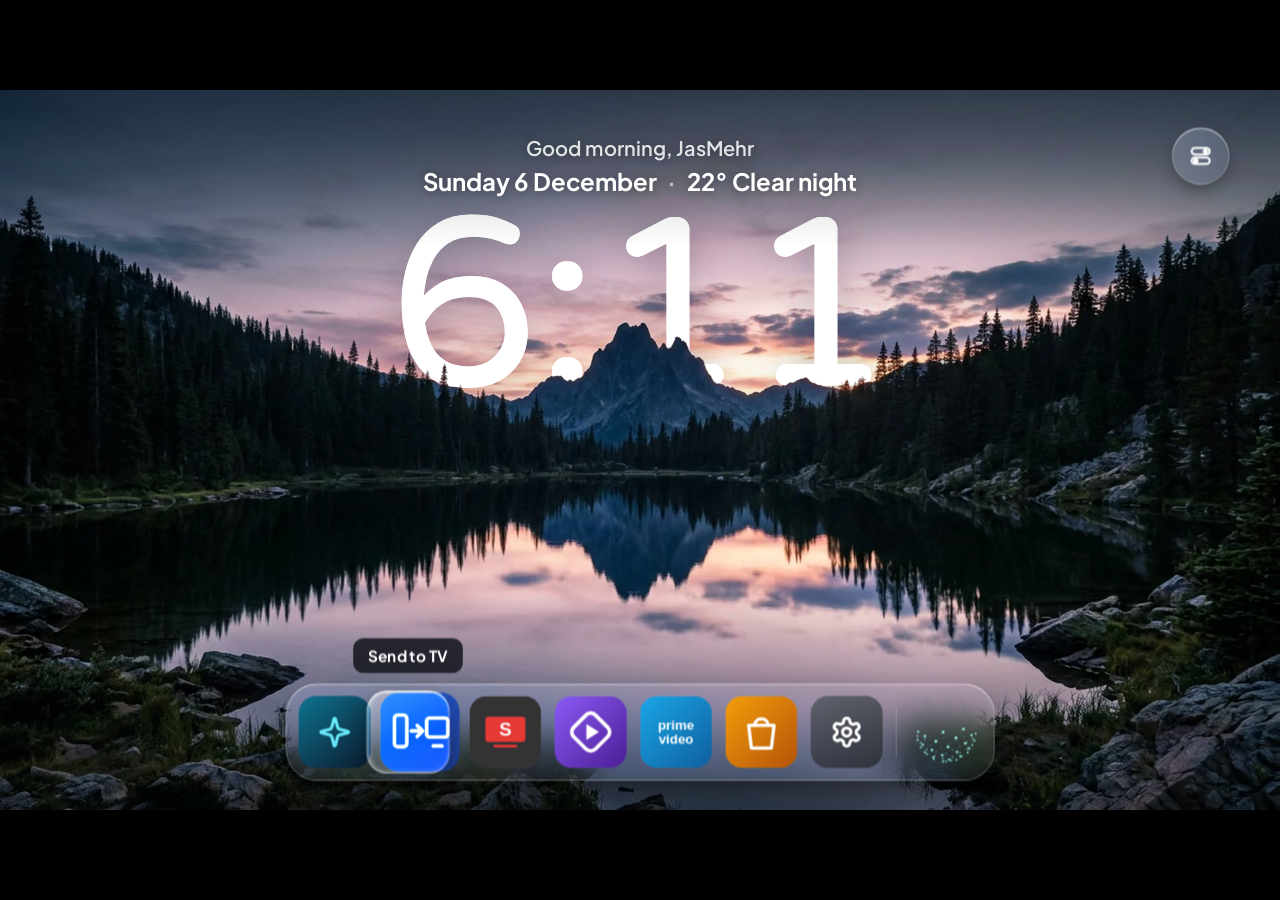
==== assets/ui/index.html @ cfaf3b3a "Stages 2-9: all screens, data layer, Jarvis brain, phone page, tests Home (glass clock behind the mo" ====
<!doctype html>
<html lang="en">
<head>
<meta charset="utf-8">
<meta name="viewport" content="width=device-width, initial-scale=1">
<title>Glass Home</title>
<link rel="preconnect" href="https://fonts.googleapis.com">
<link rel="stylesheet" href="https://fonts.googleapis.com/css2?family=Big+Shoulders+Display:wght@700;800;900&family=Inter:wght@400;500;600;700&family=JetBrains+Mono:wght@400;700&family=Outfit:wght@300;400;500;600;700&family=Plus+Jakarta+Sans:wght@400;500;600;700;800&family=Varela+Round&display=swap">
<link rel="stylesheet" href="style.css">
</head>
<body>
<div id="stage">

<!-- Home -->
<section id="home" class="screen">
  <img class="bg bgimg" src="img/scene-night.jpg" alt="">
  <div class="gclock rise" id="homeClock">12:00</div>
  <img class="bg fgimg" src="img/scene-night-fg.webp" alt="">
  <div class="shade"></div>
  <div class="hello rise">
    <div class="g" id="homeGreet">Good evening, JasMehr</div>
    <div class="d"><span id="homeDate"></span><span class="dot-sep" id="homeWxSep">·</span><span id="homeWx"></span></div>
  </div>
  <button class="cc-btn rise" id="ccBtn" aria-label="Command Center"><svg aria-hidden="true" width="36" height="36" viewBox="0 0 24 24" fill="none" stroke="#fff" stroke-width="2"><rect x="3" y="4" width="18" height="6.5" rx="3.25"/><rect x="3" y="13.5" width="18" height="6.5" rx="3.25"/><circle cx="16.8" cy="7.25" r="1.6" fill="#fff"/><circle cx="7.2" cy="16.75" r="1.6" fill="#fff"/></svg></button>
  <div class="dockwrap rise">
    <div class="dock" id="dock">
      <div class="tip" id="dockTip"><span></span></div>
      <div class="clip"><div class="track" id="dockTrack"></div></div>
      <div class="lens" id="lens"></div>
    </div>
  </div>
</section>

<!-- Screensaver -->
<section id="ambient" class="screen">
  <img class="bg" src="img/f1-suzuka.jpg" alt="" style="object-position:50% 40%">
  <div class="shade"></div>
  <div class="gclock rise" id="ambClock">12<span class="c">:</span>00</div>
  <div class="date rise" id="ambDate"></div>
  <div class="race rise" id="ambRace"><div class="n" id="raceName">FORMULA 1</div><div class="t" id="raceCount">--</div><div class="s" id="raceSessions"></div></div>
  <div class="chips rise" id="chips"></div>
  <div class="jarvis-spot rise" id="ambJarvis"><div class="orbbox"><canvas id="ambOrb"></canvas></div><div class="lbl">JARVIS</div></div>
  <div class="hint" id="ambHint">LEFT AND RIGHT TO MOVE · OK TO OPEN</div>
  <div class="credit" style="right:22px;top:14px">PHOTO: TAKAYUKI SUZUKI, CC BY-SA 2.0</div>
</section>

<!-- Expanded view of one screensaver button -->
<section id="expanded" class="screen">
  <div class="veil"></div>
  <div class="panel glass" id="expPanel"></div>
</section>

<!-- Jarvis -->
<section id="jarvis" class="screen">
  <img class="bg" src="img/f1-suzuka-glass.jpg" alt="">
  <div class="dim"></div>
  <div class="orbbig"><canvas id="bigOrb"></canvas></div>
  <div class="state" id="jState">LISTENING</div>
  <div class="words" id="jWords"></div>
  <div class="link" id="jLink"><img class="qr" id="jQr" alt=""><div>Talk to Jarvis from your phone<br><b id="jUrl"></b> · PIN <b id="jPin"></b></div></div>
</section>

<!-- Command Center -->
<section id="command" class="screen">
  <img class="bg" src="img/scene-night-glass.jpg" alt="">
  <div class="dim"></div>
  <div class="grid" id="ccGrid"></div>
  <div class="sq" id="ccSq"></div>
  <div class="toast" id="ccToast"></div>
</section>

<!-- For You -->
<section id="foryou" class="screen">
  <img class="bg" src="img/scene-night-glass.jpg" alt="">
  <img class="art" id="fyArt" alt="">
  <div class="glow"></div>
  <div class="tint"></div>
  <div class="word rise">FOR YOU<i>.</i></div>
  <div class="tools rise"><button class="want" id="fyWant"><i></i>TONIGHT I WANT…</button></div>
  <div class="wheel" id="fyWheel"><svg aria-hidden="true" width="140" height="560" viewBox="0 0 140 560"><path d="M10 0 A 470 470 0 0 1 10 560" fill="none" stroke="rgba(255,90,54,.7)" stroke-width="2.5"/></svg></div>
  <div class="hero rise" id="fyHero">
    <div class="k" id="fyKind">SERIES <span>· STREMIO</span></div>
    <h1 id="fyTitle"></h1>
    <div class="m" id="fyMeta"></div>
    <button class="play" id="fyPlay"><svg aria-hidden="true" width="17" height="17" viewBox="0 0 24 24" fill="#fff"><polygon points="5 3 20 12 5 21 5 3"/></svg>Open in Stremio</button>
  </div>
  <img class="poster" id="fyPoster" alt="">
  <div class="msg" id="fyMsg"></div>
  <div class="rowclip"><div class="row" id="fyRow"></div></div>
</section>

<!-- Home settings -->
<section id="settings" class="screen">
  <img class="bg" src="img/scene-night-glass.jpg" alt="">
  <div class="dim"></div>
  <div class="nav"><h2>Home settings</h2><div class="items" id="setNav"></div></div>
  <div class="pane" id="setPane"></div>
  <div class="foot">Up and down to browse, OK to change, Back to close</div>
</section>

</div>
<script src="mock.js"></script>
<script src="orb.js"></script>
<script src="data.js"></script>
<script src="brain.js"></script>
<script src="app.js"></script>
</body>
</html>
---- assets/ui/style.css ----
/* Glass Home. 1920x1080 design space, scaled to the screen by app.js. */
:root {
  --text: #fff;
  --muted: rgba(255,255,255,.72);
  --faint: rgba(255,255,255,.45);
  --cyan: #67e8f9;
  --teal: #5eead4;
  --amber: #fbbf24;
  --red: #ff5a36;
  --ease-spring: cubic-bezier(.34,1.45,.5,1);
  --ease-out: cubic-bezier(.2,.8,.2,1);
}
* { box-sizing: border-box; }
html, body { margin: 0; height: 100%; background: #000; overflow: hidden; cursor: none; }
body { font-family: 'Plus Jakarta Sans', system-ui, sans-serif; color: var(--text); -webkit-font-smoothing: antialiased; }
#stage { position: absolute; left: 0; top: 0; width: 1920px; height: 1080px; overflow: hidden; transform-origin: 0 0; background: #02040a; }
button { font: inherit; color: inherit; background: none; border: 0; padding: 0; outline: none; }
.screen { position: absolute; inset: 0; opacity: 0; visibility: hidden; transition: opacity .35s ease, visibility 0s linear .35s; }
.screen.on { opacity: 1; visibility: visible; transition: opacity .35s ease, visibility 0s; }
.mono { font-family: 'JetBrains Mono', monospace; font-weight: 700; letter-spacing: .24em; }
.eyebrow { font-family: 'JetBrains Mono', monospace; font-weight: 700; font-size: 13px; letter-spacing: .24em; color: var(--cyan); }
.bg { position: absolute; inset: 0; width: 1920px; height: 1080px; object-fit: cover; }
.glass {
  background: linear-gradient(135deg, rgba(255,255,255,.14), rgba(255,255,255,.04));
  -webkit-backdrop-filter: blur(22px) saturate(170%); backdrop-filter: blur(22px) saturate(170%);
  border: 1px solid rgba(255,255,255,.24);
  box-shadow: inset 0 1.5px 0 rgba(255,255,255,.42), inset 0 -1px 0 rgba(0,0,0,.12), 0 22px 46px -14px rgba(0,0,0,.6);
}
@keyframes rise { from { opacity: 0; transform: translateY(20px); } to { opacity: 1; transform: none; } }
@keyframes riseScale { from { opacity: 0; transform: translateY(24px) scale(.97); } to { opacity: 1; transform: none; } }
@keyframes colon { 0%,49% { opacity: 1; } 50%,100% { opacity: .25; } }
@keyframes bgdrift { from { transform: scale(1.03); } to { transform: scale(1.06) translateY(-6px); } }
@keyframes fgdrift { from { transform: scale(1.03); } to { transform: scale(1.085) translateY(-14px); } }
.on .rise { animation: rise .9s var(--ease-out) both; }

/* ---------- Home ---------- */
#home .bgimg { animation: bgdrift 30s ease-in-out infinite alternate; }
#home .fgimg { animation: fgdrift 30s ease-in-out infinite alternate; }
.gclock {
  position: absolute; left: 0; top: 0; width: 1920px; height: 1080px; padding-top: 150px; text-align: center;
  font-family: 'Varela Round', sans-serif; font-size: 360px; line-height: 1; letter-spacing: -4px;
  -webkit-text-stroke: 1.5px rgba(255,255,255,.55);
  background-size: 1920px 1080px, 1920px 1080px; background-position: 0 0, 0 0;
  -webkit-background-clip: text; background-clip: text; color: transparent;
  filter: brightness(1.5) saturate(1.2) drop-shadow(0 10px 30px rgba(20,10,40,.25));
}
#home .gclock { background-image: linear-gradient(180deg, rgba(255,255,255,.42), rgba(235,228,255,.18)), url(img/scene-night-glass.jpg); }
#home .shade { position: absolute; inset: 0; background: linear-gradient(180deg, rgba(2,4,10,.32) 0%, rgba(2,4,10,0) 22%, rgba(2,4,10,0) 70%, rgba(2,4,10,.38) 100%); }
#home .hello { position: absolute; left: 0; right: 0; top: 68px; display: flex; flex-direction: column; align-items: center; gap: 8px; text-shadow: 0 2px 14px rgba(0,0,0,.35); }
#home .hello .g { font-weight: 600; font-size: 30px; color: rgba(255,255,255,.85); }
#home .hello .d { font-weight: 700; font-size: 36px; display: flex; gap: 16px; align-items: center; }
.dot-sep { color: rgba(255,255,255,.55); }
.cc-btn {
  position: absolute; right: 76px; top: 56px; width: 86px; height: 86px; border-radius: 50%; display: flex; align-items: center; justify-content: center;
  background: linear-gradient(135deg, rgba(255,255,255,.22), rgba(255,255,255,.08));
  -webkit-backdrop-filter: blur(20px) saturate(170%); backdrop-filter: blur(20px) saturate(170%);
  border: 1px solid rgba(255,255,255,.35); box-shadow: inset 0 1.5px 0 rgba(255,255,255,.6), 0 12px 30px -8px rgba(0,0,0,.5);
  transition: transform .35s var(--ease-spring), background .3s, box-shadow .3s;
}
.cc-btn.focus { transform: scale(1.12); background: rgba(255,255,255,.92); box-shadow: 0 0 0 5px rgba(255,255,255,.2), 0 16px 36px rgba(0,0,0,.45); }
.cc-btn.focus svg { stroke: #111; }
.cc-btn.focus svg circle { fill: #111; }
.dockwrap { position: absolute; left: 0; right: 0; bottom: 44px; display: flex; justify-content: center; }
.dock {
  position: relative; display: flex; align-items: center; gap: 20px; padding: 18px; border-radius: 46px; max-width: 1700px;
  background: linear-gradient(180deg, rgba(255,255,255,.20), rgba(255,255,255,.08));
  -webkit-backdrop-filter: blur(22px) saturate(180%); backdrop-filter: blur(22px) saturate(180%);
  border: 1px solid rgba(255,255,255,.32); box-shadow: inset 0 1.5px 0 rgba(255,255,255,.55), inset 0 -1px 0 rgba(0,0,0,.12), 0 24px 50px -14px rgba(0,0,0,.65);
}
.dock .track { display: flex; align-items: center; gap: 20px; transition: transform .45s var(--ease-out); }
.dock .clip { overflow: hidden; border-radius: 30px; margin: -12px; padding: 12px; }
.tile { position: relative; width: 108px; height: 108px; flex: none; border-radius: 26px; overflow: hidden; transition: transform .4s var(--ease-spring); background: rgba(255,255,255,.08); }
.tile img { width: 108px; height: 108px; display: block; object-fit: cover; }
.tile.builtin { display: flex; align-items: center; justify-content: center; }
.tile.focus { transform: scale(1.1); }
.tile.orbtile { background: none; overflow: visible; }
.tile.orbtile canvas { width: 108px; height: 108px; }
.dock .sep { width: 1px; height: 76px; flex: none; background: rgba(255,255,255,.3); }
.lens {
  position: absolute; pointer-events: none; border-radius: 30px; left: 10px; top: 10px; width: 124px; height: 124px;
  background: linear-gradient(160deg, rgba(255,255,255,.22), rgba(255,255,255,.04) 55%, rgba(255,255,255,.12));
  border: 1.5px solid rgba(255,255,255,.75);
  box-shadow: inset 0 2px 0 rgba(255,255,255,.85), inset 0 -2px 8px rgba(255,255,255,.18), inset 6px 0 12px -8px rgba(255,255,255,.7), 0 10px 28px rgba(0,0,0,.35);
  -webkit-backdrop-filter: saturate(190%) brightness(1.18); backdrop-filter: saturate(190%) brightness(1.18);
  opacity: 0; transition: opacity .25s;
}
.lens.show { opacity: 1; }
.tip { position: absolute; bottom: calc(100% + 16px); transform: translateX(-50%); white-space: nowrap; pointer-events: none; transition: left .3s var(--ease-out), opacity .2s; }
.tip span { display: block; padding: 11px 22px; border-radius: 16px; background: rgba(14,16,24,.82); border: 1px solid rgba(255,255,255,.14); font-weight: 700; font-size: 23px; }
.credit { position: absolute; font-family: 'JetBrains Mono', monospace; font-size: 11px; letter-spacing: .12em; color: rgba(255,255,255,.4); }

/* ---------- Screensaver ---------- */
#ambient .gclock { padding: 46px 0 0 78px; text-align: left; font-size: 200px; letter-spacing: -3px; -webkit-text-stroke: 1.5px rgba(255,255,255,.6); filter: drop-shadow(0 10px 28px rgba(0,0,0,.35));
  background-image: linear-gradient(180deg, rgba(255,255,255,.38), rgba(255,236,220,.12)), url(img/f1-suzuka-glass.jpg); }
#ambient .gclock .c { animation: colon 2s steps(1) infinite; }
#ambient .shade { position: absolute; inset: 0; background: linear-gradient(180deg, rgba(2,4,10,.5) 0%, rgba(2,4,10,0) 30%, rgba(2,4,10,0) 55%, rgba(2,4,10,.66) 100%); }
#ambient .date { position: absolute; left: 86px; top: 262px; font-weight: 700; font-size: 28px; display: flex; gap: 14px; text-shadow: 0 2px 12px rgba(0,0,0,.45); }
#ambient .race { position: absolute; right: 86px; top: 70px; text-align: right; text-shadow: 0 4px 18px rgba(0,0,0,.5); }
#ambient .race .n { font-family: 'JetBrains Mono', monospace; font-weight: 700; font-size: 13px; letter-spacing: .26em; color: rgba(255,255,255,.75); }
#ambient .race .t { font-family: 'Outfit', sans-serif; font-weight: 300; font-size: 58px; line-height: 1; margin-top: 8px; font-variant-numeric: tabular-nums; }
#ambient .race .s { font-size: 16px; font-weight: 600; color: rgba(255,255,255,.75); margin-top: 10px; }
.chips { position: absolute; left: 84px; bottom: 64px; display: flex; gap: 18px; align-items: flex-end; }
.chip {
  width: 120px; height: 120px; flex: none; position: relative; overflow: hidden; border-radius: 38px;
  background: linear-gradient(135deg, rgba(255,255,255,.14), rgba(255,255,255,.04));
  -webkit-backdrop-filter: blur(22px) saturate(170%); backdrop-filter: blur(22px) saturate(170%);
  border: 1px solid rgba(255,255,255,.24); box-shadow: inset 0 1px 0 rgba(255,255,255,.4);
  transition: width .7s var(--ease-spring), height .7s var(--ease-spring), border-radius .6s ease, box-shadow .5s ease;
}
.chip.open { width: 500px; height: 210px; border-radius: 40px; box-shadow: inset 0 1px 0 rgba(255,255,255,.4), 0 0 0 3px rgba(255,255,255,.5), 0 22px 46px -12px rgba(0,0,0,.6); }
.chip .mini { position: absolute; left: 0; bottom: 0; width: 120px; height: 120px; display: flex; flex-direction: column; align-items: center; justify-content: center; gap: 8px; transition: opacity .3s ease; }
.chip .mini b { font-family: 'Outfit', sans-serif; font-weight: 400; font-size: 19px; }
.chip .body { position: absolute; left: 28px; top: 24px; width: 430px; opacity: 0; filter: blur(10px); transform: translateY(14px);
  transition: opacity .45s .18s ease, filter .45s .18s ease, transform .6s .12s var(--ease-out); }
.chip.open .mini { opacity: 0; }
.chip.open .body { opacity: 1; filter: none; transform: none; }
.chip .row { display: flex; justify-content: space-between; gap: 16px; margin-top: 12px; font-weight: 700; font-size: 22px; white-space: nowrap; }
.chip .row span:first-child { overflow: hidden; text-overflow: ellipsis; }
.chip .row .v { font-family: 'Outfit', sans-serif; font-weight: 400; font-variant-numeric: tabular-nums; flex: none; }
.chip .big { font-family: 'Outfit', sans-serif; font-weight: 300; font-size: 64px; line-height: 1; }
.chip .note { font-size: 18px; color: var(--muted); margin-top: 8px; white-space: normal; }
.bar { height: 5px; border-radius: 3px; background: rgba(255,255,255,.2); margin-top: 18px; overflow: hidden; }
.bar i { display: block; height: 5px; border-radius: 3px; background: #fff; }
.jarvis-spot { position: absolute; right: 70px; bottom: 46px; width: 200px; height: 230px; }
.jarvis-spot .orbbox { position: absolute; left: 0; top: 0; width: 200px; height: 200px; transition: transform .6s cubic-bezier(.3,1.3,.4,1); }
.jarvis-spot.focus .orbbox { transform: scale(1.14); }
.jarvis-spot canvas { width: 200px; height: 200px; }
.jarvis-spot .lbl { position: absolute; left: 0; right: 0; bottom: 0; text-align: center; font-family: 'JetBrains Mono', monospace; font-weight: 700; font-size: 14px; letter-spacing: .32em; color: var(--teal); transition: color .5s, text-shadow .5s; }
.jarvis-spot.focus .lbl { color: #7dd3fc; text-shadow: 0 0 16px rgba(56,189,248,.9); }
.hint { position: absolute; left: 0; right: 0; bottom: 20px; text-align: center; font-family: 'JetBrains Mono', monospace; font-weight: 700; font-size: 12px; letter-spacing: .26em; color: rgba(255,255,255,.42); }

/* ---------- Expanded view ---------- */
#expanded .veil { position: absolute; inset: 0; background: rgba(2,4,10,.45); -webkit-backdrop-filter: blur(14px); backdrop-filter: blur(14px); }
#expanded .panel { position: absolute; left: 50%; top: 50%; width: 760px; min-height: 420px; padding: 36px 40px; border-radius: 44px; transform: translate(-50%,-50%); }
#expanded.on .panel { animation: grow .55s var(--ease-spring) both; }
@keyframes grow { from { opacity: 0; transform: translate(-50%,-44%) scale(.86); } to { opacity: 1; transform: translate(-50%,-50%); } }
#expanded .top { display: flex; justify-content: space-between; align-items: center; }
#expanded .src { font-size: 15px; color: rgba(255,255,255,.55); }
#expanded .list .it { display: flex; justify-content: space-between; align-items: center; gap: 18px; padding: 12px 16px; font-weight: 700; font-size: 23px; }
#expanded .list .it.hot { margin-top: 18px; border-radius: 20px; background: rgba(245,158,11,.18); border: 1px solid rgba(251,191,36,.4); }
#expanded .list .it .v { font-family: 'Outfit', sans-serif; font-weight: 400; font-variant-numeric: tabular-nums; flex: none; }
#expanded .list .it small { display: block; font-weight: 500; font-size: 16px; color: rgba(255,255,255,.65); margin-top: 3px; }
#expanded .cover { width: 50px; height: 70px; flex: none; border-radius: 9px; object-fit: cover; background: rgba(255,255,255,.1); }
#expanded .hours { display: grid; grid-template-columns: repeat(6, minmax(0,1fr)); gap: 6px; margin-top: 22px; text-align: center; font-family: 'Outfit', sans-serif; }
#expanded .hours div div:first-child { font-size: 15px; color: rgba(255,255,255,.6); }
#expanded .hours div div:last-child { font-size: 22px; margin-top: 4px; }
#expanded .days { display: flex; justify-content: space-between; margin-top: 22px; padding-top: 18px; border-top: 1px solid rgba(255,255,255,.14); font-size: 19px; }
#expanded .empty { font-size: 22px; line-height: 1.55; color: var(--muted); margin-top: 26px; }

/* ---------- Jarvis ---------- */
#jarvis .bg { filter: none; }
#jarvis .dim { position: absolute; inset: 0; background: radial-gradient(ellipse at 50% 42%, rgba(2,4,10,.4), rgba(2,4,10,.88) 70%); }
#jarvis .orbbig { position: absolute; left: 660px; top: 90px; width: 600px; height: 600px; }
#jarvis.on .orbbig { animation: fly 1.3s var(--ease-out) both; }
@keyframes fly { from { transform: translate(790px,514px) scale(.33); opacity: .6; } to { transform: none; opacity: 1; } }
#jarvis canvas { width: 600px; height: 600px; }
#jarvis .state { position: absolute; left: 0; right: 0; top: 716px; text-align: center; font-family: 'JetBrains Mono', monospace; font-weight: 700; font-size: 17px; letter-spacing: .34em; color: #7dd3fc; transition: color .4s; }
#jarvis .words { position: absolute; left: 240px; right: 240px; top: 790px; text-align: center; font-weight: 600; font-size: 44px; line-height: 1.35; color: rgba(255,255,255,.92); min-height: 120px; }
#jarvis .words span { display: inline-block; margin: 0 6px; animation: word .5s var(--ease-out) both; }
@keyframes word { from { opacity: 0; transform: translateY(12px); filter: blur(6px); } to { opacity: 1; transform: none; filter: none; } }
#jarvis .link { position: absolute; left: 0; right: 0; bottom: 56px; display: flex; justify-content: center; align-items: center; gap: 22px; font-size: 20px; color: var(--muted); transition: opacity .4s; }
#jarvis .link .qr { width: 120px; height: 120px; padding: 8px; border-radius: 16px; background: #fff; }
#jarvis .link b { color: #fff; }

/* ---------- Command Center (tvOS layout) ---------- */
#command { font-family: 'Inter', sans-serif; }
#command .bg { transform: scale(1.08); }
#command .dim { position: absolute; inset: 0; background: linear-gradient(90deg, rgba(5,7,12,.25), rgba(5,7,12,.55) 55%, rgba(5,7,12,.72)); }
#command .grid { position: absolute; left: 1292px; top: 113px; width: 592px; display: grid; grid-template-columns: repeat(2, minmax(0,1fr)); gap: 20px 16px; }
#command .sq { position: absolute; left: 1292px; top: 652px; width: 592px; display: grid; grid-template-columns: repeat(4, minmax(0,1fr)); gap: 24px; }
.pill {
  height: 116px; border-radius: 58px; display: flex; align-items: center; gap: 16px; padding: 0 22px 0 26px; text-align: left;
  background: linear-gradient(180deg, rgba(80,84,94,.5), rgba(20,22,28,.6)); border: 2px solid rgba(255,255,255,.22); color: #fff;
  box-shadow: inset 0 1px 0 rgba(255,255,255,.22); transition: transform .3s var(--ease-spring), background .2s;
}
.pill svg { flex: none; width: 40px; height: 40px; }
.pill .t { display: block; font-weight: 700; font-size: 27px; white-space: nowrap; letter-spacing: -.01em; }
.pill .s { display: block; font-size: 20px; color: rgba(255,255,255,.8); margin-top: 4px; white-space: nowrap; overflow: hidden; text-overflow: ellipsis; max-width: 196px; }
.pill.focus, .sqb.focus { background: #f5f5f7; color: #111; border-color: transparent; box-shadow: 0 18px 40px rgba(0,0,0,.45); transform: scale(1.03); }
.pill.focus .s { color: #444; }
.sqb { height: 128px; border-radius: 30px; display: flex; align-items: center; justify-content: center; background: linear-gradient(180deg, rgba(60,62,70,.5), rgba(12,13,18,.65)); border: 2px solid rgba(255,255,255,.2); transition: transform .3s var(--ease-spring), background .2s; }
.sqb.focus svg { stroke: #111; }
.sqb.focus svg[fill="#fff"] { fill: #111; }
#command.on .pill, #command.on .sqb { animation: slidein .45s var(--ease-out) both; }
@keyframes slidein { from { opacity: 0; transform: translateX(60px) scale(.96); } to { opacity: 1; transform: none; } }
#command .toast { position: absolute; left: 1292px; top: 820px; width: 592px; text-align: center; font-size: 22px; color: var(--muted); opacity: 0; transition: opacity .3s; }
#command .toast.show { opacity: 1; }

/* ---------- For You (halo-tv Tonight layout) ---------- */
#foryou { font-family: 'Outfit', sans-serif; text-shadow: 0 2px 14px rgba(0,0,0,.35); }
#foryou .glow { position: absolute; inset: -80px; background: radial-gradient(ellipse at 70% 34%, rgba(29,78,216,.4), transparent 42%), radial-gradient(ellipse at 56% 20%, rgba(190,24,93,.24), transparent 40%); filter: blur(60px); }
#foryou .tint { position: absolute; inset: 0; background: linear-gradient(90deg, rgba(6,7,13,.62) 0%, rgba(6,7,13,.38) 35%, rgba(6,7,13,.22) 65%, rgba(6,7,13,.4) 100%); }
#foryou .art { position: absolute; inset: 0; width: 1920px; height: 1080px; object-fit: cover; opacity: 0; filter: blur(30px) saturate(140%); transition: opacity .8s; }
#foryou .art.show { opacity: .45; }
#foryou .word { position: absolute; left: 96px; top: 56px; font-family: 'Big Shoulders Display', sans-serif; font-weight: 900; font-size: 50px; letter-spacing: .06em; }
#foryou .word i { color: var(--red); font-style: normal; }
#foryou .tools { position: absolute; right: 72px; top: 58px; display: flex; gap: 16px; align-items: center; }
#foryou .want { display: flex; align-items: center; gap: 14px; padding: 12px 26px; border-radius: 999px; border: 2px solid rgba(255,90,54,.45); background: rgba(120,20,10,.3); font-family: 'Big Shoulders Display', sans-serif; font-weight: 800; font-size: 23px; letter-spacing: .16em; transition: transform .3s var(--ease-spring), background .2s; }
#foryou .want i { width: 14px; height: 14px; border-radius: 50%; background: #ffd2c7; }
#foryou .want.focus { background: #fff; color: #06070d; text-shadow: none; transform: scale(1.05); }
#foryou .wheel { position: absolute; left: -40px; top: 250px; width: 520px; height: 560px; }
#foryou .wheel svg { position: absolute; left: 0; top: 0; }
#foryou .g { position: absolute; display: flex; align-items: center; gap: 16px; transform-origin: left center; transition: all .5s var(--ease-out); white-space: nowrap; }
#foryou .g i { width: 20px; height: 2px; background: rgba(255,255,255,.28); transition: all .5s; }
#foryou .g b { font-family: 'Big Shoulders Display', sans-serif; font-weight: 800; font-style: italic; font-size: 44px; color: rgba(255,255,255,.32); transition: all .5s; }
#foryou .g.cur i { width: 40px; height: 4px; background: var(--red); }
#foryou .g.cur b { font-weight: 900; font-style: normal; font-size: 66px; color: var(--red); }
#foryou .wheel.focus .g.cur b { text-shadow: 0 0 24px rgba(255,90,54,.6); }
#foryou .hero { position: absolute; left: 640px; top: 250px; width: 680px; }
#foryou .hero .k { display: flex; align-items: center; gap: 16px; font-family: 'Big Shoulders Display', sans-serif; font-weight: 800; font-size: 22px; letter-spacing: .2em; color: var(--red); }
#foryou .hero .k span { font-family: 'Outfit', sans-serif; font-weight: 600; font-size: 19px; letter-spacing: .1em; color: rgba(255,255,255,.7); }
#foryou .hero h1 { font-family: 'Big Shoulders Display', sans-serif; font-weight: 900; font-size: 80px; line-height: 1; margin: 16px 0 0; text-transform: uppercase; display: -webkit-box; -webkit-line-clamp: 2; -webkit-box-orient: vertical; overflow: hidden; }
#foryou .hero .m { font-size: 21px; color: rgba(255,255,255,.75); margin-top: 18px; }
#foryou .play { display: inline-flex; align-items: center; gap: 14px; margin-top: 30px; padding: 17px 32px; border-radius: 999px; background: rgba(255,255,255,.14); color: #fff; border: 2px solid rgba(255,255,255,.3); font-weight: 700; font-size: 23px; text-shadow: none; transition: transform .3s var(--ease-spring), background .2s, color .2s; }
#foryou .play.focus { background: #fff; color: #06070d; transform: scale(1.05); }
#foryou .play.focus svg { fill: #06070d; }
#foryou .poster { position: absolute; right: 150px; top: 220px; width: 240px; height: 360px; border-radius: 22px; object-fit: cover; box-shadow: 0 30px 60px rgba(0,0,0,.55); background: rgba(255,255,255,.08); transition: opacity .4s; }
#foryou .rowclip { position: absolute; left: 640px; right: 0; top: 768px; height: 200px; overflow: hidden; padding: 12px 0 0 6px; }
#foryou .row { display: flex; gap: 22px; transition: transform .45s var(--ease-out); }
#foryou .row img { width: 112px; height: 168px; flex: none; border-radius: 14px; object-fit: cover; background: rgba(255,255,255,.08); transition: transform .35s var(--ease-spring), box-shadow .3s; }
#foryou .row img.focus { transform: scale(1.08); box-shadow: 0 0 0 3px #fff; }
#foryou .row img.sel { box-shadow: 0 0 0 3px rgba(255,255,255,.55); }
#foryou .msg { position: absolute; left: 640px; top: 520px; font-size: 22px; color: var(--muted); }

/* ---------- Settings (tvOS layout) ---------- */
#settings .bg { transform: scale(1.06); }
#settings .dim { position: absolute; inset: 0; background: rgba(2,4,10,.55); }
#settings .nav { position: absolute; left: 100px; top: 84px; width: 560px; }
#settings h2 { font-weight: 800; font-size: 50px; letter-spacing: -.02em; margin: 0; padding-left: 20px; }
#settings .nav .items { display: flex; flex-direction: column; gap: 8px; margin-top: 42px; }
#settings .ni { display: flex; align-items: center; gap: 18px; padding: 14px 20px; border-radius: 999px; font-weight: 700; font-size: 26px; color: rgba(255,255,255,.75); transition: background .2s, color .2s; }
#settings .ni.cur { background: rgba(255,255,255,.12); color: #fff; }
#settings .ni.focus { background: #fff; color: #02040a; }
#settings .pane { position: absolute; left: 760px; top: 84px; width: 1060px; }
#settings .lbl { font-family: 'JetBrains Mono', monospace; font-weight: 700; font-size: 15px; letter-spacing: .22em; color: rgba(255,255,255,.45); margin-top: 34px; padding-left: 30px; }
#settings .opt { margin-top: 12px; padding: 20px 30px; border-radius: 30px; background: rgba(255,255,255,.04); border: 1px solid rgba(255,255,255,.08); display: flex; justify-content: space-between; align-items: center; gap: 20px; transition: background .2s, transform .25s var(--ease-spring); }
#settings .opt b { display: block; font-weight: 800; font-size: 26px; }
#settings .opt small { display: block; font-size: 19px; color: rgba(255,255,255,.55); margin-top: 4px; }
#settings .opt .val { font-family: 'JetBrains Mono', monospace; font-size: 21px; color: var(--cyan); white-space: nowrap; }
#settings .opt.focus { background: rgba(255,255,255,.16); border-color: rgba(255,255,255,.4); transform: scale(1.015); }
#settings .opt img { width: 110px; height: 62px; border-radius: 12px; object-fit: cover; }
#settings .foot { position: absolute; left: 760px; bottom: 44px; padding: 14px 28px; border-radius: 999px; border: 1px solid rgba(255,255,255,.16); font-size: 20px; color: rgba(255,255,255,.7); }
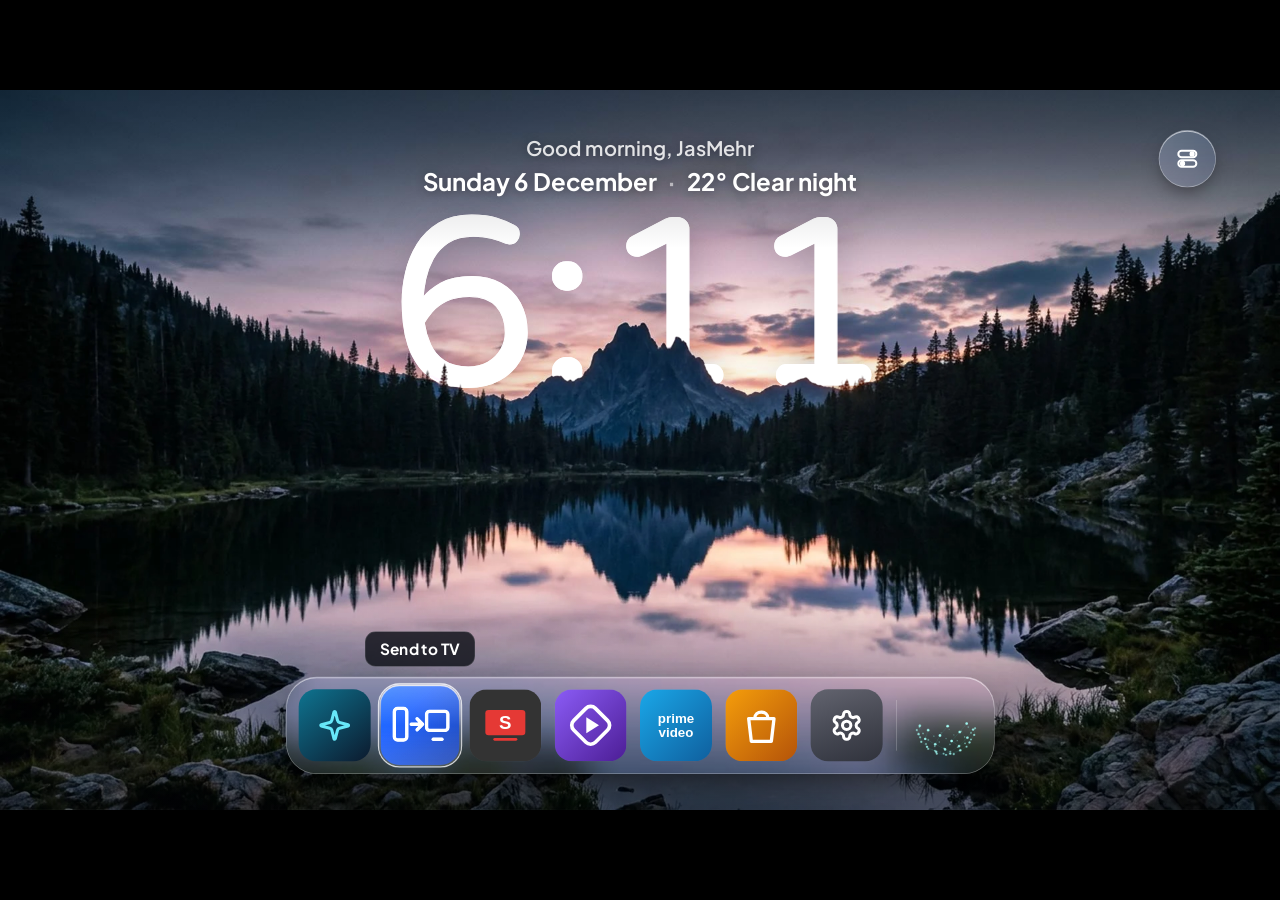
==== commit 2bd8577b: "Stage 11: on-TV fixes, liquid dock drop, iOS Command Center pop, For You categories Fix packing (ass" ====
--- a/assets/ui/index.html
+++ b/assets/ui/index.html
@@ -21,12 +21,12 @@
     <div class="g" id="homeGreet">Good evening, JasMehr</div>
     <div class="d"><span id="homeDate"></span><span class="dot-sep" id="homeWxSep">·</span><span id="homeWx"></span></div>
   </div>
-  <button class="cc-btn rise" id="ccBtn" aria-label="Command Center"><svg aria-hidden="true" width="36" height="36" viewBox="0 0 24 24" fill="none" stroke="#fff" stroke-width="2"><rect x="3" y="4" width="18" height="6.5" rx="3.25"/><rect x="3" y="13.5" width="18" height="6.5" rx="3.25"/><circle cx="16.8" cy="7.25" r="1.6" fill="#fff"/><circle cx="7.2" cy="16.75" r="1.6" fill="#fff"/></svg></button>
+  <button class="cc-btn frost rise" id="ccBtn" aria-label="Command Center"><svg aria-hidden="true" width="36" height="36" viewBox="0 0 24 24" fill="none" stroke="#fff" stroke-width="2"><rect x="3" y="4" width="18" height="6.5" rx="3.25"/><rect x="3" y="13.5" width="18" height="6.5" rx="3.25"/><circle cx="16.8" cy="7.25" r="1.6" fill="#fff"/><circle cx="7.2" cy="16.75" r="1.6" fill="#fff"/></svg></button>
   <div class="dockwrap rise">
-    <div class="dock" id="dock">
+    <div class="dock frost" id="dock">
       <div class="tip" id="dockTip"><span></span></div>
       <div class="clip"><div class="track" id="dockTrack"></div></div>
-      <div class="lens" id="lens"></div>
+      <canvas class="lens" id="lens"></canvas>
     </div>
   </div>
 </section>
@@ -72,10 +72,11 @@
 <!-- For You -->
 <section id="foryou" class="screen">
   <img class="bg" src="img/scene-night-glass.jpg" alt="">
-  <img class="art" id="fyArt" alt="">
+  <canvas class="art" id="fyArt" width="480" height="270"></canvas>
   <div class="glow"></div>
   <div class="tint"></div>
   <div class="word rise">FOR YOU<i>.</i></div>
+  <div class="cats rise" id="fyCats"><b data-c="anime">ANIME</b><b data-c="shows">SHOWS</b><b data-c="movies">MOVIES</b></div>
   <div class="tools rise"><button class="want" id="fyWant"><i></i>TONIGHT I WANT…</button></div>
   <div class="wheel" id="fyWheel"><svg aria-hidden="true" width="140" height="560" viewBox="0 0 140 560"><path d="M10 0 A 470 470 0 0 1 10 560" fill="none" stroke="rgba(255,90,54,.7)" stroke-width="2.5"/></svg></div>
   <div class="hero rise" id="fyHero">
--- a/assets/ui/style.css
+++ b/assets/ui/style.css
@@ -17,30 +17,47 @@
 button { font: inherit; color: inherit; background: none; border: 0; padding: 0; outline: none; }
 .screen { position: absolute; inset: 0; opacity: 0; visibility: hidden; transition: opacity .35s ease, visibility 0s linear .35s; }
 .screen.on { opacity: 1; visibility: visible; transition: opacity .35s ease, visibility 0s; }
+/* Hidden screens keep still: an endless animation anywhere makes the TV redraw (and blur) every frame. */
+.screen:not(.on) * { animation-play-state: paused !important; }
+/* A screen under a full-screen overlay (all overlays are opaque) stops drawing once the overlay has
+   faded in; app.js also stops its orb. Entry animations end without "both" so finished ones do not
+   keep elements on separate GPU layers. */
+.screen.on.covered { visibility: hidden; transition: opacity .35s ease, visibility 0s linear .4s; }
+.screen.covered * { animation-play-state: paused !important; }
 .mono { font-family: 'JetBrains Mono', monospace; font-weight: 700; letter-spacing: .24em; }
 .eyebrow { font-family: 'JetBrains Mono', monospace; font-weight: 700; font-size: 13px; letter-spacing: .24em; color: var(--cyan); }
 .bg { position: absolute; inset: 0; width: 1920px; height: 1080px; object-fit: cover; }
 .glass {
   background: linear-gradient(135deg, rgba(255,255,255,.14), rgba(255,255,255,.04));
-  -webkit-backdrop-filter: blur(22px) saturate(170%); backdrop-filter: blur(22px) saturate(170%);
   border: 1px solid rgba(255,255,255,.24);
   box-shadow: inset 0 1.5px 0 rgba(255,255,255,.42), inset 0 -1px 0 rgba(0,0,0,.12), 0 22px 46px -14px rgba(0,0,0,.6);
 }
+/* Baked glass. A live backdrop-filter blur made every frame on the TV take 30-50 ms, so glass panels
+   instead show a pre-blurred copy of the wallpaper (img/*-frost.jpg, made by tools/make-frost.py),
+   lined up with the photo behind them: app.js sets --gx/--gy to the panel's place on the stage.
+   Elements set only background-image (tint gradient first, then the frost copy). */
+.frost {
+  background-repeat: no-repeat; background-origin: border-box;
+  background-size: 100% 100%, 1920px 1080px;
+  background-position: 0 0, calc(var(--gx, 0) * -1px) calc(var(--gy, 0) * -1px);
+}
 @keyframes rise { from { opacity: 0; transform: translateY(20px); } to { opacity: 1; transform: none; } }
 @keyframes riseScale { from { opacity: 0; transform: translateY(24px) scale(.97); } to { opacity: 1; transform: none; } }
-@keyframes colon { 0%,49% { opacity: 1; } 50%,100% { opacity: .25; } }
-@keyframes bgdrift { from { transform: scale(1.03); } to { transform: scale(1.06) translateY(-6px); } }
-@keyframes fgdrift { from { transform: scale(1.03); } to { transform: scale(1.085) translateY(-14px); } }
-.on .rise { animation: rise .9s var(--ease-out) both; }
+.on .rise { animation: rise .9s var(--ease-out) backwards; }
+
+/* Every canvas (the orbs, the For You backdrop) gets its own GPU layer, so redrawing one does not
+   repaint what is around it (the dock orb was too small to get a layer on its own). */
+canvas { will-change: transform; }
 
 /* ---------- Home ---------- */
-#home .bgimg { animation: bgdrift 30s ease-in-out infinite alternate; }
-#home .fgimg { animation: fgdrift 30s ease-in-out infinite alternate; }
+/* Big glass clocks. The box is only as big as the digits: a full-screen box made the TV re-run the
+   shadow filter on every small change anywhere on screen. The glass photo is shifted by the box's
+   offset so it still lines up with the wallpaper. */
 .gclock {
-  position: absolute; left: 0; top: 0; width: 1920px; height: 1080px; padding-top: 150px; text-align: center;
+  position: absolute; left: 0; top: 150px; width: 1920px; height: 360px; text-align: center;
   font-family: 'Varela Round', sans-serif; font-size: 360px; line-height: 1; letter-spacing: -4px;
   -webkit-text-stroke: 1.5px rgba(255,255,255,.55);
-  background-size: 1920px 1080px, 1920px 1080px; background-position: 0 0, 0 0;
+  background-size: 1920px 1080px, 1920px 1080px; background-position: 0 -150px, 0 -150px;
   -webkit-background-clip: text; background-clip: text; color: transparent;
   filter: brightness(1.5) saturate(1.2) drop-shadow(0 10px 30px rgba(20,10,40,.25));
 }
@@ -51,20 +68,18 @@
 #home .hello .d { font-weight: 700; font-size: 36px; display: flex; gap: 16px; align-items: center; }
 .dot-sep { color: rgba(255,255,255,.55); }
 .cc-btn {
-  position: absolute; right: 76px; top: 56px; width: 86px; height: 86px; border-radius: 50%; display: flex; align-items: center; justify-content: center;
-  background: linear-gradient(135deg, rgba(255,255,255,.22), rgba(255,255,255,.08));
-  -webkit-backdrop-filter: blur(20px) saturate(170%); backdrop-filter: blur(20px) saturate(170%);
+  position: absolute; right: 96px; top: 60px; width: 86px; height: 86px; border-radius: 50%; display: flex; align-items: center; justify-content: center;
+  background-image: linear-gradient(135deg, rgba(255,255,255,.22), rgba(255,255,255,.08)), url(img/scene-night-frost.jpg);
   border: 1px solid rgba(255,255,255,.35); box-shadow: inset 0 1.5px 0 rgba(255,255,255,.6), 0 12px 30px -8px rgba(0,0,0,.5);
   transition: transform .35s var(--ease-spring), background .3s, box-shadow .3s;
 }
 .cc-btn.focus { transform: scale(1.12); background: rgba(255,255,255,.92); box-shadow: 0 0 0 5px rgba(255,255,255,.2), 0 16px 36px rgba(0,0,0,.45); }
 .cc-btn.focus svg { stroke: #111; }
 .cc-btn.focus svg circle { fill: #111; }
-.dockwrap { position: absolute; left: 0; right: 0; bottom: 44px; display: flex; justify-content: center; }
+.dockwrap { position: absolute; left: 0; right: 0; bottom: 54px; display: flex; justify-content: center; }
 .dock {
   position: relative; display: flex; align-items: center; gap: 20px; padding: 18px; border-radius: 46px; max-width: 1700px;
-  background: linear-gradient(180deg, rgba(255,255,255,.20), rgba(255,255,255,.08));
-  -webkit-backdrop-filter: blur(22px) saturate(180%); backdrop-filter: blur(22px) saturate(180%);
+  background-image: linear-gradient(180deg, rgba(255,255,255,.20), rgba(255,255,255,.08)), url(img/scene-night-frost.jpg);
   border: 1px solid rgba(255,255,255,.32); box-shadow: inset 0 1.5px 0 rgba(255,255,255,.55), inset 0 -1px 0 rgba(0,0,0,.12), 0 24px 50px -14px rgba(0,0,0,.65);
 }
 .dock .track { display: flex; align-items: center; gap: 20px; transition: transform .45s var(--ease-out); }
@@ -76,34 +91,31 @@
 .tile.orbtile { background: none; overflow: visible; }
 .tile.orbtile canvas { width: 108px; height: 108px; }
 .dock .sep { width: 1px; height: 76px; flex: none; background: rgba(255,255,255,.3); }
-.lens {
-  position: absolute; pointer-events: none; border-radius: 30px; left: 10px; top: 10px; width: 124px; height: 124px;
-  background: linear-gradient(160deg, rgba(255,255,255,.22), rgba(255,255,255,.04) 55%, rgba(255,255,255,.12));
-  border: 1.5px solid rgba(255,255,255,.75);
-  box-shadow: inset 0 2px 0 rgba(255,255,255,.85), inset 0 -2px 8px rgba(255,255,255,.18), inset 6px 0 12px -8px rgba(255,255,255,.7), 0 10px 28px rgba(0,0,0,.35);
-  -webkit-backdrop-filter: saturate(190%) brightness(1.18); backdrop-filter: saturate(190%) brightness(1.18);
-  opacity: 0; transition: opacity .25s;
-}
+/* The liquid glass drop over the focused app: a canvas the size of the dock, drawn by app.js
+   (drawLens). The focused icon gets the colour lift the old live backdrop filter used to give. */
+.lens { position: absolute; left: 0; top: 0; pointer-events: none; opacity: 0; transition: opacity .25s; }
 .lens.show { opacity: 1; }
+.tile.focus img { filter: saturate(1.3) brightness(1.08); }
 .tip { position: absolute; bottom: calc(100% + 16px); transform: translateX(-50%); white-space: nowrap; pointer-events: none; transition: left .3s var(--ease-out), opacity .2s; }
 .tip span { display: block; padding: 11px 22px; border-radius: 16px; background: rgba(14,16,24,.82); border: 1px solid rgba(255,255,255,.14); font-weight: 700; font-size: 23px; }
 .credit { position: absolute; font-family: 'JetBrains Mono', monospace; font-size: 11px; letter-spacing: .12em; color: rgba(255,255,255,.4); }
 
 /* ---------- Screensaver ---------- */
-#ambient .gclock { padding: 46px 0 0 78px; text-align: left; font-size: 200px; letter-spacing: -3px; -webkit-text-stroke: 1.5px rgba(255,255,255,.6); filter: drop-shadow(0 10px 28px rgba(0,0,0,.35));
+#ambient .gclock { left: 96px; top: 46px; width: auto; height: 200px; background-position: -96px -46px, -96px -46px; text-align: left; font-size: 200px; letter-spacing: -3px; -webkit-text-stroke: 1.5px rgba(255,255,255,.6); filter: drop-shadow(0 10px 28px rgba(0,0,0,.35));
   background-image: linear-gradient(180deg, rgba(255,255,255,.38), rgba(255,236,220,.12)), url(img/f1-suzuka-glass.jpg); }
-#ambient .gclock .c { animation: colon 2s steps(1) infinite; }
+/* Colon blink: a class tick() flips each second. A CSS animation here kept the clock (and its
+   shadow filter) on a separate layer that the TV re-blurred every frame. */
+#ambient .gclock .c.dim { opacity: .25; }
 #ambient .shade { position: absolute; inset: 0; background: linear-gradient(180deg, rgba(2,4,10,.5) 0%, rgba(2,4,10,0) 30%, rgba(2,4,10,0) 55%, rgba(2,4,10,.66) 100%); }
-#ambient .date { position: absolute; left: 86px; top: 262px; font-weight: 700; font-size: 28px; display: flex; gap: 14px; text-shadow: 0 2px 12px rgba(0,0,0,.45); }
-#ambient .race { position: absolute; right: 86px; top: 70px; text-align: right; text-shadow: 0 4px 18px rgba(0,0,0,.5); }
+#ambient .date { position: absolute; left: 104px; top: 262px; font-weight: 700; font-size: 28px; display: flex; gap: 14px; text-shadow: 0 2px 12px rgba(0,0,0,.45); }
+#ambient .race { position: absolute; right: 96px; top: 70px; text-align: right; text-shadow: 0 4px 18px rgba(0,0,0,.5); }
 #ambient .race .n { font-family: 'JetBrains Mono', monospace; font-weight: 700; font-size: 13px; letter-spacing: .26em; color: rgba(255,255,255,.75); }
 #ambient .race .t { font-family: 'Outfit', sans-serif; font-weight: 300; font-size: 58px; line-height: 1; margin-top: 8px; font-variant-numeric: tabular-nums; }
 #ambient .race .s { font-size: 16px; font-weight: 600; color: rgba(255,255,255,.75); margin-top: 10px; }
-.chips { position: absolute; left: 84px; bottom: 64px; display: flex; gap: 18px; align-items: flex-end; }
+.chips { position: absolute; left: 96px; bottom: 64px; display: flex; gap: 18px; align-items: flex-end; }
 .chip {
   width: 120px; height: 120px; flex: none; position: relative; overflow: hidden; border-radius: 38px;
-  background: linear-gradient(135deg, rgba(255,255,255,.14), rgba(255,255,255,.04));
-  -webkit-backdrop-filter: blur(22px) saturate(170%); backdrop-filter: blur(22px) saturate(170%);
+  background-image: linear-gradient(135deg, rgba(255,255,255,.14), rgba(255,255,255,.04)), url(img/f1-frost.jpg);
   border: 1px solid rgba(255,255,255,.24); box-shadow: inset 0 1px 0 rgba(255,255,255,.4);
   transition: width .7s var(--ease-spring), height .7s var(--ease-spring), border-radius .6s ease, box-shadow .5s ease;
 }
@@ -121,7 +133,7 @@
 .chip .note { font-size: 18px; color: var(--muted); margin-top: 8px; white-space: normal; }
 .bar { height: 5px; border-radius: 3px; background: rgba(255,255,255,.2); margin-top: 18px; overflow: hidden; }
 .bar i { display: block; height: 5px; border-radius: 3px; background: #fff; }
-.jarvis-spot { position: absolute; right: 70px; bottom: 46px; width: 200px; height: 230px; }
+.jarvis-spot { position: absolute; right: 96px; bottom: 54px; width: 200px; height: 230px; }
 .jarvis-spot .orbbox { position: absolute; left: 0; top: 0; width: 200px; height: 200px; transition: transform .6s cubic-bezier(.3,1.3,.4,1); }
 .jarvis-spot.focus .orbbox { transform: scale(1.14); }
 .jarvis-spot canvas { width: 200px; height: 200px; }
@@ -130,9 +142,11 @@
 .hint { position: absolute; left: 0; right: 0; bottom: 20px; text-align: center; font-family: 'JetBrains Mono', monospace; font-weight: 700; font-size: 12px; letter-spacing: .26em; color: rgba(255,255,255,.42); }
 
 /* ---------- Expanded view ---------- */
-#expanded .veil { position: absolute; inset: 0; background: rgba(2,4,10,.45); -webkit-backdrop-filter: blur(14px); backdrop-filter: blur(14px); }
+/* Baked glass again (see .frost): the blurred screen underneath, from data-over set by go(). */
+#expanded .veil { position: absolute; inset: 0; background: linear-gradient(rgba(2,4,10,.45), rgba(2,4,10,.45)), url(img/f1-frost.jpg) 0 0 / 1920px 1080px no-repeat; }
+#expanded[data-over="settings"] .veil { background-image: linear-gradient(rgba(2,4,10,.6), rgba(2,4,10,.6)), url(img/scene-night-glass.jpg); }
 #expanded .panel { position: absolute; left: 50%; top: 50%; width: 760px; min-height: 420px; padding: 36px 40px; border-radius: 44px; transform: translate(-50%,-50%); }
-#expanded.on .panel { animation: grow .55s var(--ease-spring) both; }
+#expanded.on .panel { animation: grow .55s var(--ease-spring) backwards; }
 @keyframes grow { from { opacity: 0; transform: translate(-50%,-44%) scale(.86); } to { opacity: 1; transform: translate(-50%,-50%); } }
 #expanded .top { display: flex; justify-content: space-between; align-items: center; }
 #expanded .src { font-size: 15px; color: rgba(255,255,255,.55); }
@@ -151,12 +165,12 @@
 #jarvis .bg { filter: none; }
 #jarvis .dim { position: absolute; inset: 0; background: radial-gradient(ellipse at 50% 42%, rgba(2,4,10,.4), rgba(2,4,10,.88) 70%); }
 #jarvis .orbbig { position: absolute; left: 660px; top: 90px; width: 600px; height: 600px; }
-#jarvis.on .orbbig { animation: fly 1.3s var(--ease-out) both; }
+#jarvis.on .orbbig { animation: fly 1.3s var(--ease-out) backwards; }
 @keyframes fly { from { transform: translate(790px,514px) scale(.33); opacity: .6; } to { transform: none; opacity: 1; } }
 #jarvis canvas { width: 600px; height: 600px; }
 #jarvis .state { position: absolute; left: 0; right: 0; top: 716px; text-align: center; font-family: 'JetBrains Mono', monospace; font-weight: 700; font-size: 17px; letter-spacing: .34em; color: #7dd3fc; transition: color .4s; }
 #jarvis .words { position: absolute; left: 240px; right: 240px; top: 790px; text-align: center; font-weight: 600; font-size: 44px; line-height: 1.35; color: rgba(255,255,255,.92); min-height: 120px; }
-#jarvis .words span { display: inline-block; margin: 0 6px; animation: word .5s var(--ease-out) both; }
+#jarvis .words span { display: inline-block; margin: 0 6px; animation: word .5s var(--ease-out) backwards; }
 @keyframes word { from { opacity: 0; transform: translateY(12px); filter: blur(6px); } to { opacity: 1; transform: none; filter: none; } }
 #jarvis .link { position: absolute; left: 0; right: 0; bottom: 56px; display: flex; justify-content: center; align-items: center; gap: 22px; font-size: 20px; color: var(--muted); transition: opacity .4s; }
 #jarvis .link .qr { width: 120px; height: 120px; padding: 8px; border-radius: 16px; background: #fff; }
@@ -166,8 +180,8 @@
 #command { font-family: 'Inter', sans-serif; }
 #command .bg { transform: scale(1.08); }
 #command .dim { position: absolute; inset: 0; background: linear-gradient(90deg, rgba(5,7,12,.25), rgba(5,7,12,.55) 55%, rgba(5,7,12,.72)); }
-#command .grid { position: absolute; left: 1292px; top: 113px; width: 592px; display: grid; grid-template-columns: repeat(2, minmax(0,1fr)); gap: 20px 16px; }
-#command .sq { position: absolute; left: 1292px; top: 652px; width: 592px; display: grid; grid-template-columns: repeat(4, minmax(0,1fr)); gap: 24px; }
+#command .grid { position: absolute; left: 1232px; top: 120px; width: 592px; display: grid; grid-template-columns: repeat(2, minmax(0,1fr)); gap: 20px 16px; }
+#command .sq { position: absolute; left: 1232px; top: 659px; width: 592px; display: grid; grid-template-columns: repeat(4, minmax(0,1fr)); gap: 24px; }
 .pill {
   height: 116px; border-radius: 58px; display: flex; align-items: center; gap: 16px; padding: 0 22px 0 26px; text-align: left;
   background: linear-gradient(180deg, rgba(80,84,94,.5), rgba(20,22,28,.6)); border: 2px solid rgba(255,255,255,.22); color: #fff;
@@ -181,20 +195,32 @@
 .sqb { height: 128px; border-radius: 30px; display: flex; align-items: center; justify-content: center; background: linear-gradient(180deg, rgba(60,62,70,.5), rgba(12,13,18,.65)); border: 2px solid rgba(255,255,255,.2); transition: transform .3s var(--ease-spring), background .2s; }
 .sqb.focus svg { stroke: #111; }
 .sqb.focus svg[fill="#fff"] { fill: #111; }
-#command.on .pill, #command.on .sqb { animation: slidein .45s var(--ease-out) both; }
+/* iOS-style pop: every tile springs out of the Command Center button (app.js sets --dx/--dy, the
+   way back to the button, and --d, a stagger by distance), overshoots a touch and settles, while the
+   blurred backdrop eases in with a slight zoom. */
+#command.on.pop .pill, #command.on.pop .sqb { animation: ccpop .62s cubic-bezier(.3,1.42,.45,1) backwards; animation-delay: var(--d, 0s); }
+@keyframes ccpop { 0% { opacity: 0; transform: translate(var(--dx, 0px), var(--dy, 0px)) scale(.3); } 40% { opacity: 1; } 100% { opacity: 1; transform: none; } }
+#command.on.pop .bg { animation: ccbg .55s var(--ease-out) backwards; }
+@keyframes ccbg { from { transform: scale(1); opacity: .4; } to { transform: scale(1.08); opacity: 1; } }
 @keyframes slidein { from { opacity: 0; transform: translateX(60px) scale(.96); } to { opacity: 1; transform: none; } }
-#command .toast { position: absolute; left: 1292px; top: 820px; width: 592px; text-align: center; font-size: 22px; color: var(--muted); opacity: 0; transition: opacity .3s; }
+#command .toast { position: absolute; left: 1232px; top: 827px; width: 592px; text-align: center; font-size: 22px; color: var(--muted); opacity: 0; transition: opacity .3s; }
 #command .toast.show { opacity: 1; }
 
 /* ---------- For You (halo-tv Tonight layout) ---------- */
 #foryou { font-family: 'Outfit', sans-serif; text-shadow: 0 2px 14px rgba(0,0,0,.35); }
-#foryou .glow { position: absolute; inset: -80px; background: radial-gradient(ellipse at 70% 34%, rgba(29,78,216,.4), transparent 42%), radial-gradient(ellipse at 56% 20%, rgba(190,24,93,.24), transparent 40%); filter: blur(60px); }
-#foryou .tint { position: absolute; inset: 0; background: linear-gradient(90deg, rgba(6,7,13,.62) 0%, rgba(6,7,13,.38) 35%, rgba(6,7,13,.22) 65%, rgba(6,7,13,.4) 100%); }
-#foryou .art { position: absolute; inset: 0; width: 1920px; height: 1080px; object-fit: cover; opacity: 0; filter: blur(30px) saturate(140%); transition: opacity .8s; }
-#foryou .art.show { opacity: .45; }
+#foryou .glow { position: absolute; inset: -80px; background: radial-gradient(ellipse at 70% 34%, rgba(29,78,216,.4), transparent 42%), radial-gradient(ellipse at 56% 20%, rgba(190,24,93,.24), transparent 40%); }
+#foryou .tint { position: absolute; inset: 0; background: linear-gradient(180deg, rgba(6,7,13,.45) 0%, rgba(6,7,13,0) 24%, rgba(6,7,13,0) 52%, rgba(6,7,13,.8) 100%), linear-gradient(90deg, rgba(6,7,13,.84) 0%, rgba(6,7,13,.62) 34%, rgba(6,7,13,.34) 64%, rgba(6,7,13,.5) 100%); }
+/* A small canvas with the blur drawn in (app.js paintArt), stretched to full screen. */
+#foryou .art { position: absolute; inset: 0; width: 1920px; height: 1080px; opacity: 0; transition: opacity .8s; }
+#foryou .art.show { opacity: 1; }
 #foryou .word { position: absolute; left: 96px; top: 56px; font-family: 'Big Shoulders Display', sans-serif; font-weight: 900; font-size: 50px; letter-spacing: .06em; }
 #foryou .word i { color: var(--red); font-style: normal; }
-#foryou .tools { position: absolute; right: 72px; top: 58px; display: flex; gap: 16px; align-items: center; }
+/* Anime / Shows / Movies, centred at the top */
+#foryou .cats { position: absolute; left: 0; right: 0; top: 50px; margin: 0 auto; width: max-content; display: flex; gap: 6px; padding: 6px; border-radius: 999px; background: rgba(255,255,255,.08); border: 1px solid rgba(255,255,255,.16); }
+#foryou .cats b { padding: 12px 30px; border-radius: 999px; font-family: 'Big Shoulders Display', sans-serif; font-weight: 800; font-size: 24px; letter-spacing: .14em; color: rgba(255,255,255,.6); transition: background .2s, color .2s, transform .3s var(--ease-spring); }
+#foryou .cats b.cur { background: rgba(255,255,255,.16); color: #fff; }
+#foryou .cats.focus b.cur { background: #fff; color: #06070d; text-shadow: none; transform: scale(1.06); }
+#foryou .tools { position: absolute; right: 96px; top: 58px; display: flex; gap: 16px; align-items: center; }
 #foryou .want { display: flex; align-items: center; gap: 14px; padding: 12px 26px; border-radius: 999px; border: 2px solid rgba(255,90,54,.45); background: rgba(120,20,10,.3); font-family: 'Big Shoulders Display', sans-serif; font-weight: 800; font-size: 23px; letter-spacing: .16em; transition: transform .3s var(--ease-spring), background .2s; }
 #foryou .want i { width: 14px; height: 14px; border-radius: 50%; background: #ffd2c7; }
 #foryou .want.focus { background: #fff; color: #06070d; text-shadow: none; transform: scale(1.05); }
@@ -217,7 +243,7 @@
 #foryou .poster { position: absolute; right: 150px; top: 220px; width: 240px; height: 360px; border-radius: 22px; object-fit: cover; box-shadow: 0 30px 60px rgba(0,0,0,.55); background: rgba(255,255,255,.08); transition: opacity .4s; }
 #foryou .rowclip { position: absolute; left: 640px; right: 0; top: 768px; height: 200px; overflow: hidden; padding: 12px 0 0 6px; }
 #foryou .row { display: flex; gap: 22px; transition: transform .45s var(--ease-out); }
-#foryou .row img { width: 112px; height: 168px; flex: none; border-radius: 14px; object-fit: cover; background: rgba(255,255,255,.08); transition: transform .35s var(--ease-spring), box-shadow .3s; }
+#foryou .row img { width: 112px; height: 168px; flex: none; border-radius: 14px; object-fit: cover; background: rgba(255,255,255,.08); transition: transform .35s var(--ease-spring); } /* ring snaps on: fading a shadow repainted the poster every frame on the TV */
 #foryou .row img.focus { transform: scale(1.08); box-shadow: 0 0 0 3px #fff; }
 #foryou .row img.sel { box-shadow: 0 0 0 3px rgba(255,255,255,.55); }
 #foryou .msg { position: absolute; left: 640px; top: 520px; font-size: 22px; color: var(--muted); }
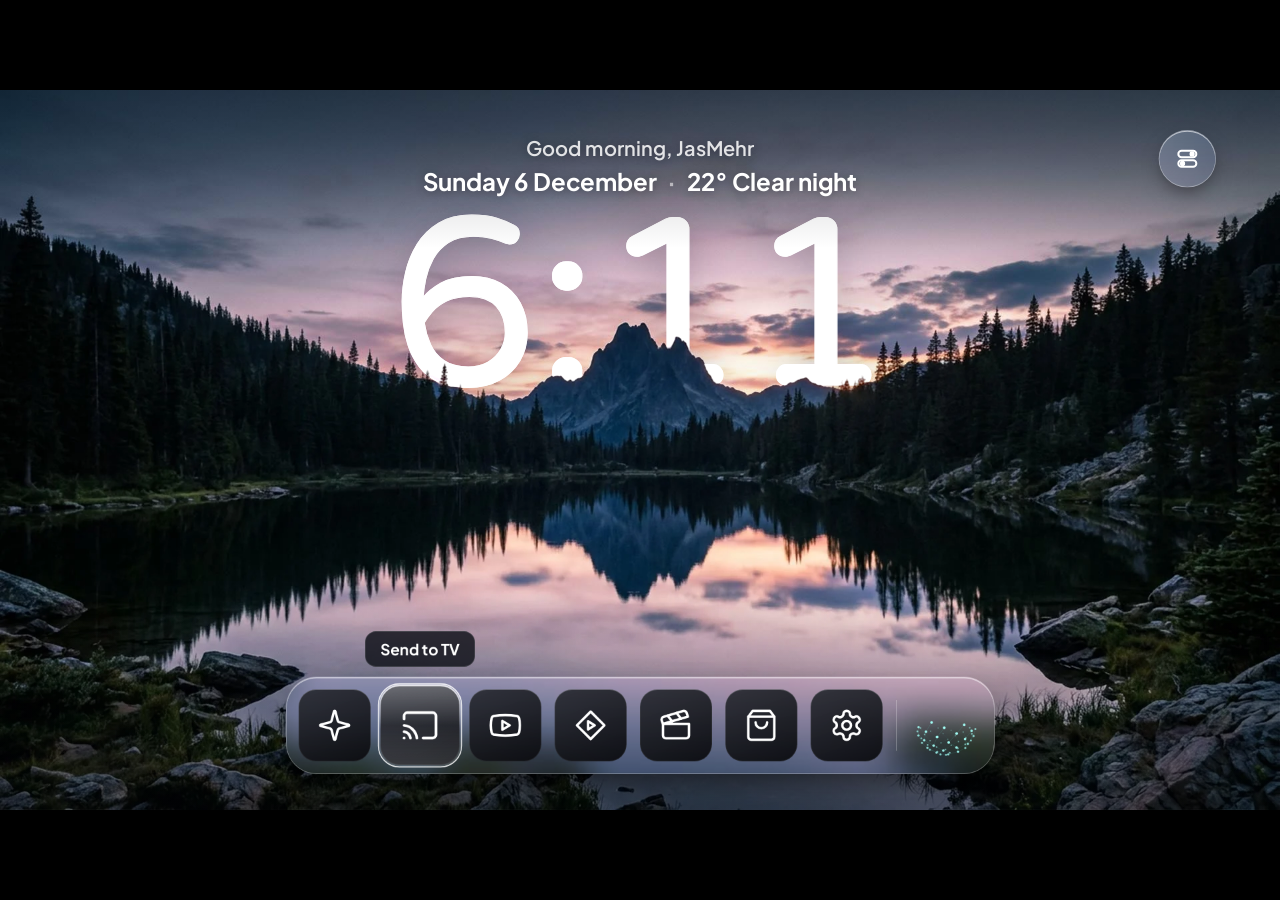
==== commit dbc0b0ab: "Smooth dock drop, Appstore store front, Continue tab in For You, hide Silk and Kids Focus changes re" ====
--- a/assets/ui/index.html
+++ b/assets/ui/index.html
@@ -76,7 +76,7 @@
   <div class="glow"></div>
   <div class="tint"></div>
   <div class="word rise">FOR YOU<i>.</i></div>
-  <div class="cats rise" id="fyCats"><b data-c="anime">ANIME</b><b data-c="shows">SHOWS</b><b data-c="movies">MOVIES</b></div>
+  <div class="cats rise" id="fyCats"><b data-c="continue">CONTINUE</b><b data-c="anime">ANIME</b><b data-c="shows">SHOWS</b><b data-c="movies">MOVIES</b></div>
   <div class="tools rise"><button class="want" id="fyWant"><i></i>TONIGHT I WANT…</button></div>
   <div class="wheel" id="fyWheel"><svg aria-hidden="true" width="140" height="560" viewBox="0 0 140 560"><path d="M10 0 A 470 470 0 0 1 10 560" fill="none" stroke="rgba(255,90,54,.7)" stroke-width="2.5"/></svg></div>
   <div class="hero rise" id="fyHero">
--- a/assets/ui/style.css
+++ b/assets/ui/style.css
@@ -15,14 +15,14 @@
 body { font-family: 'Plus Jakarta Sans', system-ui, sans-serif; color: var(--text); -webkit-font-smoothing: antialiased; }
 #stage { position: absolute; left: 0; top: 0; width: 1920px; height: 1080px; overflow: hidden; transform-origin: 0 0; background: #02040a; }
 button { font: inherit; color: inherit; background: none; border: 0; padding: 0; outline: none; }
-.screen { position: absolute; inset: 0; opacity: 0; visibility: hidden; transition: opacity .35s ease, visibility 0s linear .35s; }
-.screen.on { opacity: 1; visibility: visible; transition: opacity .35s ease, visibility 0s; }
+.screen { position: absolute; inset: 0; opacity: 0; visibility: hidden; transition: opacity .22s ease, visibility 0s linear .22s; }
+.screen.on { opacity: 1; visibility: visible; transition: opacity .22s ease, visibility 0s; }
 /* Hidden screens keep still: an endless animation anywhere makes the TV redraw (and blur) every frame. */
 .screen:not(.on) * { animation-play-state: paused !important; }
 /* A screen under a full-screen overlay (all overlays are opaque) stops drawing once the overlay has
    faded in; app.js also stops its orb. Entry animations end without "both" so finished ones do not
    keep elements on separate GPU layers. */
-.screen.on.covered { visibility: hidden; transition: opacity .35s ease, visibility 0s linear .4s; }
+.screen.on.covered { visibility: hidden; transition: opacity .22s ease, visibility 0s linear .26s; }
 .screen.covered * { animation-play-state: paused !important; }
 .mono { font-family: 'JetBrains Mono', monospace; font-weight: 700; letter-spacing: .24em; }
 .eyebrow { font-family: 'JetBrains Mono', monospace; font-weight: 700; font-size: 13px; letter-spacing: .24em; color: var(--cyan); }
@@ -43,11 +43,15 @@
 }
 @keyframes rise { from { opacity: 0; transform: translateY(20px); } to { opacity: 1; transform: none; } }
 @keyframes riseScale { from { opacity: 0; transform: translateY(24px) scale(.97); } to { opacity: 1; transform: none; } }
-.on .rise { animation: rise .9s var(--ease-out) backwards; }
+.on .rise { animation: rise .5s var(--ease-out) backwards; }
 
 /* Every canvas (the orbs, the For You backdrop) gets its own GPU layer, so redrawing one does not
    repaint what is around it (the dock orb was too small to get a layer on its own). */
 canvas { will-change: transform; }
+/* The dock, its tiles and the app label also live on their own layers: otherwise each focus change
+   redrew that part of the page, and the TV's small image cache re-decoded the full-screen wallpaper
+   every time (up to 150 ms), which made the drop jitter. */
+.dock, .tile, .tip { will-change: transform; }
 
 /* ---------- Home ---------- */
 /* Big glass clocks. The box is only as big as the digits: a full-screen box made the TV re-run the
@@ -71,7 +75,7 @@
   position: absolute; right: 96px; top: 60px; width: 86px; height: 86px; border-radius: 50%; display: flex; align-items: center; justify-content: center;
   background-image: linear-gradient(135deg, rgba(255,255,255,.22), rgba(255,255,255,.08)), url(img/scene-night-frost.jpg);
   border: 1px solid rgba(255,255,255,.35); box-shadow: inset 0 1.5px 0 rgba(255,255,255,.6), 0 12px 30px -8px rgba(0,0,0,.5);
-  transition: transform .35s var(--ease-spring), background .3s, box-shadow .3s;
+  transition: transform .25s var(--ease-spring), background .2s, box-shadow .2s;
 }
 .cc-btn.focus { transform: scale(1.12); background: rgba(255,255,255,.92); box-shadow: 0 0 0 5px rgba(255,255,255,.2), 0 16px 36px rgba(0,0,0,.45); }
 .cc-btn.focus svg { stroke: #111; }
@@ -82,9 +86,9 @@
   background-image: linear-gradient(180deg, rgba(255,255,255,.20), rgba(255,255,255,.08)), url(img/scene-night-frost.jpg);
   border: 1px solid rgba(255,255,255,.32); box-shadow: inset 0 1.5px 0 rgba(255,255,255,.55), inset 0 -1px 0 rgba(0,0,0,.12), 0 24px 50px -14px rgba(0,0,0,.65);
 }
-.dock .track { display: flex; align-items: center; gap: 20px; transition: transform .45s var(--ease-out); }
+.dock .track { display: flex; align-items: center; gap: 20px; transition: transform .3s var(--ease-out); }
 .dock .clip { overflow: hidden; border-radius: 30px; margin: -12px; padding: 12px; }
-.tile { position: relative; width: 108px; height: 108px; flex: none; border-radius: 26px; overflow: hidden; transition: transform .4s var(--ease-spring); background: rgba(255,255,255,.08); }
+.tile { position: relative; width: 108px; height: 108px; flex: none; border-radius: 26px; overflow: hidden; transition: transform .26s var(--ease-spring); background: rgba(255,255,255,.08); }
 .tile img { width: 108px; height: 108px; display: block; object-fit: cover; }
 .tile.builtin { display: flex; align-items: center; justify-content: center; }
 .tile.focus { transform: scale(1.1); }
@@ -96,7 +100,12 @@
 .lens { position: absolute; left: 0; top: 0; pointer-events: none; opacity: 0; transition: opacity .25s; }
 .lens.show { opacity: 1; }
 .tile.focus img { filter: saturate(1.3) brightness(1.08); }
-.tip { position: absolute; bottom: calc(100% + 16px); transform: translateX(-50%); white-space: nowrap; pointer-events: none; transition: left .3s var(--ease-out), opacity .2s; }
+/* Nothing-style app icons (Home settings > Appearance > App icons): a white line glyph, or the
+   app's first letter as a dot-matrix, on a dark glass tile. */
+.tile.glyph { display: flex; align-items: center; justify-content: center; background: linear-gradient(160deg, rgba(44,46,54,.94), rgba(12,13,17,.96)); box-shadow: inset 0 1px 0 rgba(255,255,255,.18), inset 0 0 0 1px rgba(255,255,255,.07); }
+.tile.glyph svg { width: 52px; height: 52px; }
+.tile.glyph svg.dots { width: 36px; height: 50px; }
+.tip { position: absolute; bottom: calc(100% + 16px); transform: translateX(-50%); white-space: nowrap; pointer-events: none; left: 0; transition: transform .2s var(--ease-out), opacity .15s; }
 .tip span { display: block; padding: 11px 22px; border-radius: 16px; background: rgba(14,16,24,.82); border: 1px solid rgba(255,255,255,.14); font-weight: 700; font-size: 23px; }
 .credit { position: absolute; font-family: 'JetBrains Mono', monospace; font-size: 11px; letter-spacing: .12em; color: rgba(255,255,255,.4); }
 
@@ -117,13 +126,13 @@
   width: 120px; height: 120px; flex: none; position: relative; overflow: hidden; border-radius: 38px;
   background-image: linear-gradient(135deg, rgba(255,255,255,.14), rgba(255,255,255,.04)), url(img/f1-frost.jpg);
   border: 1px solid rgba(255,255,255,.24); box-shadow: inset 0 1px 0 rgba(255,255,255,.4);
-  transition: width .7s var(--ease-spring), height .7s var(--ease-spring), border-radius .6s ease, box-shadow .5s ease;
+  transition: width .45s var(--ease-spring), height .45s var(--ease-spring), border-radius .4s ease, box-shadow .3s ease;
 }
 .chip.open { width: 500px; height: 210px; border-radius: 40px; box-shadow: inset 0 1px 0 rgba(255,255,255,.4), 0 0 0 3px rgba(255,255,255,.5), 0 22px 46px -12px rgba(0,0,0,.6); }
-.chip .mini { position: absolute; left: 0; bottom: 0; width: 120px; height: 120px; display: flex; flex-direction: column; align-items: center; justify-content: center; gap: 8px; transition: opacity .3s ease; }
+.chip .mini { position: absolute; left: 0; bottom: 0; width: 120px; height: 120px; display: flex; flex-direction: column; align-items: center; justify-content: center; gap: 8px; transition: opacity .2s ease; }
 .chip .mini b { font-family: 'Outfit', sans-serif; font-weight: 400; font-size: 19px; }
 .chip .body { position: absolute; left: 28px; top: 24px; width: 430px; opacity: 0; filter: blur(10px); transform: translateY(14px);
-  transition: opacity .45s .18s ease, filter .45s .18s ease, transform .6s .12s var(--ease-out); }
+  transition: opacity .3s .1s ease, filter .3s .1s ease, transform .4s .08s var(--ease-out); }
 .chip.open .mini { opacity: 0; }
 .chip.open .body { opacity: 1; filter: none; transform: none; }
 .chip .row { display: flex; justify-content: space-between; gap: 16px; margin-top: 12px; font-weight: 700; font-size: 22px; white-space: nowrap; }
@@ -134,10 +143,10 @@
 .bar { height: 5px; border-radius: 3px; background: rgba(255,255,255,.2); margin-top: 18px; overflow: hidden; }
 .bar i { display: block; height: 5px; border-radius: 3px; background: #fff; }
 .jarvis-spot { position: absolute; right: 96px; bottom: 54px; width: 200px; height: 230px; }
-.jarvis-spot .orbbox { position: absolute; left: 0; top: 0; width: 200px; height: 200px; transition: transform .6s cubic-bezier(.3,1.3,.4,1); }
+.jarvis-spot .orbbox { position: absolute; left: 0; top: 0; width: 200px; height: 200px; transition: transform .4s cubic-bezier(.3,1.3,.4,1); }
 .jarvis-spot.focus .orbbox { transform: scale(1.14); }
 .jarvis-spot canvas { width: 200px; height: 200px; }
-.jarvis-spot .lbl { position: absolute; left: 0; right: 0; bottom: 0; text-align: center; font-family: 'JetBrains Mono', monospace; font-weight: 700; font-size: 14px; letter-spacing: .32em; color: var(--teal); transition: color .5s, text-shadow .5s; }
+.jarvis-spot .lbl { position: absolute; left: 0; right: 0; bottom: 0; text-align: center; font-family: 'JetBrains Mono', monospace; font-weight: 700; font-size: 14px; letter-spacing: .32em; color: var(--teal); transition: color .3s, text-shadow .3s; }
 .jarvis-spot.focus .lbl { color: #7dd3fc; text-shadow: 0 0 16px rgba(56,189,248,.9); }
 .hint { position: absolute; left: 0; right: 0; bottom: 20px; text-align: center; font-family: 'JetBrains Mono', monospace; font-weight: 700; font-size: 12px; letter-spacing: .26em; color: rgba(255,255,255,.42); }
 
@@ -146,7 +155,7 @@
 #expanded .veil { position: absolute; inset: 0; background: linear-gradient(rgba(2,4,10,.45), rgba(2,4,10,.45)), url(img/f1-frost.jpg) 0 0 / 1920px 1080px no-repeat; }
 #expanded[data-over="settings"] .veil { background-image: linear-gradient(rgba(2,4,10,.6), rgba(2,4,10,.6)), url(img/scene-night-glass.jpg); }
 #expanded .panel { position: absolute; left: 50%; top: 50%; width: 760px; min-height: 420px; padding: 36px 40px; border-radius: 44px; transform: translate(-50%,-50%); }
-#expanded.on .panel { animation: grow .55s var(--ease-spring) backwards; }
+#expanded.on .panel { animation: grow .38s var(--ease-spring) backwards; }
 @keyframes grow { from { opacity: 0; transform: translate(-50%,-44%) scale(.86); } to { opacity: 1; transform: translate(-50%,-50%); } }
 #expanded .top { display: flex; justify-content: space-between; align-items: center; }
 #expanded .src { font-size: 15px; color: rgba(255,255,255,.55); }
@@ -165,12 +174,12 @@
 #jarvis .bg { filter: none; }
 #jarvis .dim { position: absolute; inset: 0; background: radial-gradient(ellipse at 50% 42%, rgba(2,4,10,.4), rgba(2,4,10,.88) 70%); }
 #jarvis .orbbig { position: absolute; left: 660px; top: 90px; width: 600px; height: 600px; }
-#jarvis.on .orbbig { animation: fly 1.3s var(--ease-out) backwards; }
+#jarvis.on .orbbig { animation: fly .8s var(--ease-out) backwards; }
 @keyframes fly { from { transform: translate(790px,514px) scale(.33); opacity: .6; } to { transform: none; opacity: 1; } }
 #jarvis canvas { width: 600px; height: 600px; }
 #jarvis .state { position: absolute; left: 0; right: 0; top: 716px; text-align: center; font-family: 'JetBrains Mono', monospace; font-weight: 700; font-size: 17px; letter-spacing: .34em; color: #7dd3fc; transition: color .4s; }
 #jarvis .words { position: absolute; left: 240px; right: 240px; top: 790px; text-align: center; font-weight: 600; font-size: 44px; line-height: 1.35; color: rgba(255,255,255,.92); min-height: 120px; }
-#jarvis .words span { display: inline-block; margin: 0 6px; animation: word .5s var(--ease-out) backwards; }
+#jarvis .words span { display: inline-block; margin: 0 6px; animation: word .35s var(--ease-out) backwards; }
 @keyframes word { from { opacity: 0; transform: translateY(12px); filter: blur(6px); } to { opacity: 1; transform: none; filter: none; } }
 #jarvis .link { position: absolute; left: 0; right: 0; bottom: 56px; display: flex; justify-content: center; align-items: center; gap: 22px; font-size: 20px; color: var(--muted); transition: opacity .4s; }
 #jarvis .link .qr { width: 120px; height: 120px; padding: 8px; border-radius: 16px; background: #fff; }
@@ -185,22 +194,22 @@
 .pill {
   height: 116px; border-radius: 58px; display: flex; align-items: center; gap: 16px; padding: 0 22px 0 26px; text-align: left;
   background: linear-gradient(180deg, rgba(80,84,94,.5), rgba(20,22,28,.6)); border: 2px solid rgba(255,255,255,.22); color: #fff;
-  box-shadow: inset 0 1px 0 rgba(255,255,255,.22); transition: transform .3s var(--ease-spring), background .2s;
+  box-shadow: inset 0 1px 0 rgba(255,255,255,.22); transition: transform .22s var(--ease-spring), background .15s;
 }
 .pill svg { flex: none; width: 40px; height: 40px; }
 .pill .t { display: block; font-weight: 700; font-size: 27px; white-space: nowrap; letter-spacing: -.01em; }
 .pill .s { display: block; font-size: 20px; color: rgba(255,255,255,.8); margin-top: 4px; white-space: nowrap; overflow: hidden; text-overflow: ellipsis; max-width: 196px; }
 .pill.focus, .sqb.focus { background: #f5f5f7; color: #111; border-color: transparent; box-shadow: 0 18px 40px rgba(0,0,0,.45); transform: scale(1.03); }
 .pill.focus .s { color: #444; }
-.sqb { height: 128px; border-radius: 30px; display: flex; align-items: center; justify-content: center; background: linear-gradient(180deg, rgba(60,62,70,.5), rgba(12,13,18,.65)); border: 2px solid rgba(255,255,255,.2); transition: transform .3s var(--ease-spring), background .2s; }
+.sqb { height: 128px; border-radius: 30px; display: flex; align-items: center; justify-content: center; background: linear-gradient(180deg, rgba(60,62,70,.5), rgba(12,13,18,.65)); border: 2px solid rgba(255,255,255,.2); transition: transform .22s var(--ease-spring), background .15s; }
 .sqb.focus svg { stroke: #111; }
 .sqb.focus svg[fill="#fff"] { fill: #111; }
 /* iOS-style pop: every tile springs out of the Command Center button (app.js sets --dx/--dy, the
    way back to the button, and --d, a stagger by distance), overshoots a touch and settles, while the
    blurred backdrop eases in with a slight zoom. */
-#command.on.pop .pill, #command.on.pop .sqb { animation: ccpop .62s cubic-bezier(.3,1.42,.45,1) backwards; animation-delay: var(--d, 0s); }
+#command.on.pop .pill, #command.on.pop .sqb { animation: ccpop .42s cubic-bezier(.3,1.42,.45,1) backwards; animation-delay: var(--d, 0s); }
 @keyframes ccpop { 0% { opacity: 0; transform: translate(var(--dx, 0px), var(--dy, 0px)) scale(.3); } 40% { opacity: 1; } 100% { opacity: 1; transform: none; } }
-#command.on.pop .bg { animation: ccbg .55s var(--ease-out) backwards; }
+#command.on.pop .bg { animation: ccbg .35s var(--ease-out) backwards; }
 @keyframes ccbg { from { transform: scale(1); opacity: .4; } to { transform: scale(1.08); opacity: 1; } }
 @keyframes slidein { from { opacity: 0; transform: translateX(60px) scale(.96); } to { opacity: 1; transform: none; } }
 #command .toast { position: absolute; left: 1232px; top: 827px; width: 592px; text-align: center; font-size: 22px; color: var(--muted); opacity: 0; transition: opacity .3s; }
@@ -211,7 +220,7 @@
 #foryou .glow { position: absolute; inset: -80px; background: radial-gradient(ellipse at 70% 34%, rgba(29,78,216,.4), transparent 42%), radial-gradient(ellipse at 56% 20%, rgba(190,24,93,.24), transparent 40%); }
 #foryou .tint { position: absolute; inset: 0; background: linear-gradient(180deg, rgba(6,7,13,.45) 0%, rgba(6,7,13,0) 24%, rgba(6,7,13,0) 52%, rgba(6,7,13,.8) 100%), linear-gradient(90deg, rgba(6,7,13,.84) 0%, rgba(6,7,13,.62) 34%, rgba(6,7,13,.34) 64%, rgba(6,7,13,.5) 100%); }
 /* A small canvas with the blur drawn in (app.js paintArt), stretched to full screen. */
-#foryou .art { position: absolute; inset: 0; width: 1920px; height: 1080px; opacity: 0; transition: opacity .8s; }
+#foryou .art { position: absolute; inset: 0; width: 1920px; height: 1080px; opacity: 0; transition: opacity .4s; }
 #foryou .art.show { opacity: 1; }
 #foryou .word { position: absolute; left: 96px; top: 56px; font-family: 'Big Shoulders Display', sans-serif; font-weight: 900; font-size: 50px; letter-spacing: .06em; }
 #foryou .word i { color: var(--red); font-style: normal; }
@@ -226,9 +235,9 @@
 #foryou .want.focus { background: #fff; color: #06070d; text-shadow: none; transform: scale(1.05); }
 #foryou .wheel { position: absolute; left: -40px; top: 250px; width: 520px; height: 560px; }
 #foryou .wheel svg { position: absolute; left: 0; top: 0; }
-#foryou .g { position: absolute; display: flex; align-items: center; gap: 16px; transform-origin: left center; transition: all .5s var(--ease-out); white-space: nowrap; }
-#foryou .g i { width: 20px; height: 2px; background: rgba(255,255,255,.28); transition: all .5s; }
-#foryou .g b { font-family: 'Big Shoulders Display', sans-serif; font-weight: 800; font-style: italic; font-size: 44px; color: rgba(255,255,255,.32); transition: all .5s; }
+#foryou .g { position: absolute; display: flex; align-items: center; gap: 16px; transform-origin: left center; transition: all .3s var(--ease-out); white-space: nowrap; }
+#foryou .g i { width: 20px; height: 2px; background: rgba(255,255,255,.28); transition: all .3s; }
+#foryou .g b { font-family: 'Big Shoulders Display', sans-serif; font-weight: 800; font-style: italic; font-size: 44px; color: rgba(255,255,255,.32); transition: all .3s; }
 #foryou .g.cur i { width: 40px; height: 4px; background: var(--red); }
 #foryou .g.cur b { font-weight: 900; font-style: normal; font-size: 66px; color: var(--red); }
 #foryou .wheel.focus .g.cur b { text-shadow: 0 0 24px rgba(255,90,54,.6); }
@@ -240,10 +249,10 @@
 #foryou .play { display: inline-flex; align-items: center; gap: 14px; margin-top: 30px; padding: 17px 32px; border-radius: 999px; background: rgba(255,255,255,.14); color: #fff; border: 2px solid rgba(255,255,255,.3); font-weight: 700; font-size: 23px; text-shadow: none; transition: transform .3s var(--ease-spring), background .2s, color .2s; }
 #foryou .play.focus { background: #fff; color: #06070d; transform: scale(1.05); }
 #foryou .play.focus svg { fill: #06070d; }
-#foryou .poster { position: absolute; right: 150px; top: 220px; width: 240px; height: 360px; border-radius: 22px; object-fit: cover; box-shadow: 0 30px 60px rgba(0,0,0,.55); background: rgba(255,255,255,.08); transition: opacity .4s; }
+#foryou .poster { position: absolute; right: 150px; top: 220px; width: 240px; height: 360px; border-radius: 22px; object-fit: cover; box-shadow: 0 30px 60px rgba(0,0,0,.55); background: rgba(255,255,255,.08); transition: opacity .25s; }
 #foryou .rowclip { position: absolute; left: 640px; right: 0; top: 768px; height: 200px; overflow: hidden; padding: 12px 0 0 6px; }
-#foryou .row { display: flex; gap: 22px; transition: transform .45s var(--ease-out); }
-#foryou .row img { width: 112px; height: 168px; flex: none; border-radius: 14px; object-fit: cover; background: rgba(255,255,255,.08); transition: transform .35s var(--ease-spring); } /* ring snaps on: fading a shadow repainted the poster every frame on the TV */
+#foryou .row { display: flex; gap: 22px; transition: transform .3s var(--ease-out); }
+#foryou .row img { width: 112px; height: 168px; flex: none; border-radius: 14px; object-fit: cover; background: rgba(255,255,255,.08); transition: transform .25s var(--ease-spring); } /* ring snaps on: fading a shadow repainted the poster every frame on the TV */
 #foryou .row img.focus { transform: scale(1.08); box-shadow: 0 0 0 3px #fff; }
 #foryou .row img.sel { box-shadow: 0 0 0 3px rgba(255,255,255,.55); }
 #foryou .msg { position: absolute; left: 640px; top: 520px; font-size: 22px; color: var(--muted); }
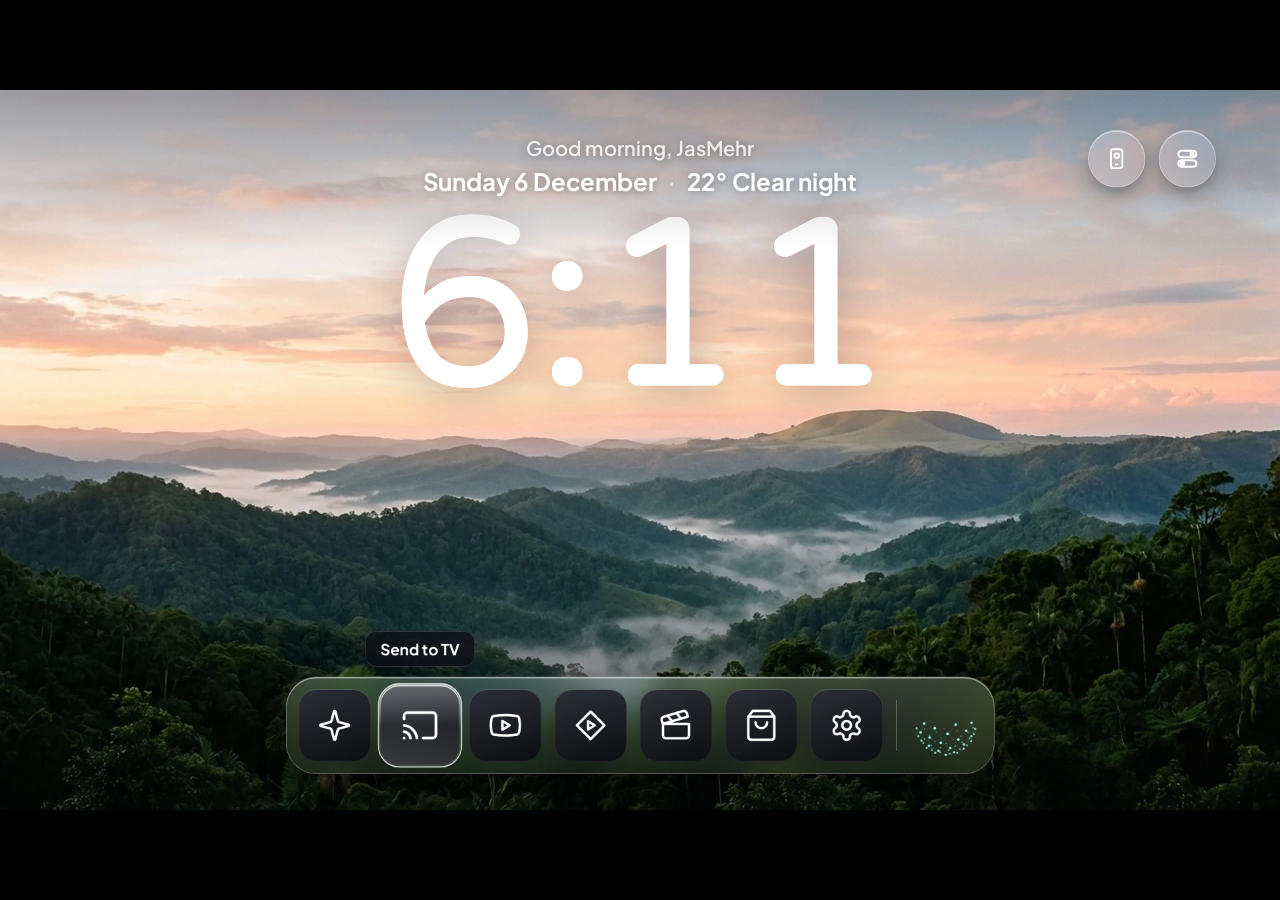
==== commit d5b39b69: "Phone remote, Jarvis app searches, Remote button, Command Center drop-down, rotating scenes Phone pa" ====
--- a/assets/ui/index.html
+++ b/assets/ui/index.html
@@ -13,14 +13,15 @@
 
 <!-- Home -->
 <section id="home" class="screen">
-  <img class="bg bgimg" src="img/scene-night.jpg" alt="">
+  <img class="bg bgimg" id="homeBg" src="img/scene-night.jpg" alt="">
   <div class="gclock rise" id="homeClock">12:00</div>
-  <img class="bg fgimg" src="img/scene-night-fg.webp" alt="">
+  <img class="bg fgimg" id="homeFg" src="img/scene-night-fg.webp" alt="">
   <div class="shade"></div>
   <div class="hello rise">
     <div class="g" id="homeGreet">Good evening, JasMehr</div>
     <div class="d"><span id="homeDate"></span><span class="dot-sep" id="homeWxSep">·</span><span id="homeWx"></span></div>
   </div>
+  <button class="cc-btn frost rise phone" id="phoneBtn" aria-label="Phone remote"><svg aria-hidden="true" width="34" height="34" viewBox="0 0 24 24" fill="none" stroke="#fff" stroke-width="2" stroke-linecap="round" stroke-linejoin="round"><rect x="6" y="2" width="12" height="20" rx="2.5"/><path d="M11 18h2"/><circle cx="12" cy="9" r="2.5"/></svg></button>
   <button class="cc-btn frost rise" id="ccBtn" aria-label="Command Center"><svg aria-hidden="true" width="36" height="36" viewBox="0 0 24 24" fill="none" stroke="#fff" stroke-width="2"><rect x="3" y="4" width="18" height="6.5" rx="3.25"/><rect x="3" y="13.5" width="18" height="6.5" rx="3.25"/><circle cx="16.8" cy="7.25" r="1.6" fill="#fff"/><circle cx="7.2" cy="16.75" r="1.6" fill="#fff"/></svg></button>
   <div class="dockwrap rise">
     <div class="dock frost" id="dock">
@@ -33,7 +34,7 @@
 
 <!-- Screensaver -->
 <section id="ambient" class="screen">
-  <img class="bg" src="img/f1-suzuka.jpg" alt="" style="object-position:50% 40%">
+  <img class="bg" id="ambBg" src="img/f1-suzuka.jpg" alt="" style="object-position:50% 40%">
   <div class="shade"></div>
   <div class="gclock rise" id="ambClock">12<span class="c">:</span>00</div>
   <div class="date rise" id="ambDate"></div>
@@ -41,7 +42,7 @@
   <div class="chips rise" id="chips"></div>
   <div class="jarvis-spot rise" id="ambJarvis"><div class="orbbox"><canvas id="ambOrb"></canvas></div><div class="lbl">JARVIS</div></div>
   <div class="hint" id="ambHint">LEFT AND RIGHT TO MOVE · OK TO OPEN</div>
-  <div class="credit" style="right:22px;top:14px">PHOTO: TAKAYUKI SUZUKI, CC BY-SA 2.0</div>
+  <div class="credit" id="ambCredit" style="right:22px;top:14px">PHOTO: TAKAYUKI SUZUKI, CC BY-SA 2.0</div>
 </section>
 
 <!-- Expanded view of one screensaver button -->
@@ -52,17 +53,17 @@
 
 <!-- Jarvis -->
 <section id="jarvis" class="screen">
-  <img class="bg" src="img/f1-suzuka-glass.jpg" alt="">
+  <img class="bg f1glass" src="img/f1-suzuka-glass.jpg" alt="">
   <div class="dim"></div>
   <div class="orbbig"><canvas id="bigOrb"></canvas></div>
   <div class="state" id="jState">LISTENING</div>
   <div class="words" id="jWords"></div>
-  <div class="link" id="jLink"><img class="qr" id="jQr" alt=""><div>Talk to Jarvis from your phone<br><b id="jUrl"></b> · PIN <b id="jPin"></b></div></div>
+  <div class="link" id="jLink"><img class="qr" id="jQr" alt=""><div>Remote and Jarvis on your phone: scan, or open<br><b id="jUrl"></b> · PIN <b id="jPin"></b></div></div>
 </section>
 
 <!-- Command Center -->
 <section id="command" class="screen">
-  <img class="bg" src="img/scene-night-glass.jpg" alt="">
+  <img class="bg homeglass" src="img/scene-night-glass.jpg" alt="">
   <div class="dim"></div>
   <div class="grid" id="ccGrid"></div>
   <div class="sq" id="ccSq"></div>
@@ -71,7 +72,7 @@
 
 <!-- For You -->
 <section id="foryou" class="screen">
-  <img class="bg" src="img/scene-night-glass.jpg" alt="">
+  <img class="bg homeglass" src="img/scene-night-glass.jpg" alt="">
   <canvas class="art" id="fyArt" width="480" height="270"></canvas>
   <div class="glow"></div>
   <div class="tint"></div>
@@ -92,7 +93,7 @@
 
 <!-- Home settings -->
 <section id="settings" class="screen">
-  <img class="bg" src="img/scene-night-glass.jpg" alt="">
+  <img class="bg homeglass" src="img/scene-night-glass.jpg" alt="">
   <div class="dim"></div>
   <div class="nav"><h2>Home settings</h2><div class="items" id="setNav"></div></div>
   <div class="pane" id="setPane"></div>
--- a/assets/ui/style.css
+++ b/assets/ui/style.css
@@ -1,5 +1,8 @@
 /* Glass Home. 1920x1080 design space, scaled to the screen by app.js. */
 :root {
+  /* the current Home scene and screensaver photo (app.js applyScenes switches these) */
+  --home-glass: url(img/scene-night-glass.jpg); --home-frost: url(img/scene-night-frost.jpg);
+  --f1-glass: url(img/f1-suzuka-glass.jpg); --f1-frost: url(img/f1-suzuka-frost.jpg);
   --text: #fff;
   --muted: rgba(255,255,255,.72);
   --faint: rgba(255,255,255,.45);
@@ -65,7 +68,7 @@
   -webkit-background-clip: text; background-clip: text; color: transparent;
   filter: brightness(1.5) saturate(1.2) drop-shadow(0 10px 30px rgba(20,10,40,.25));
 }
-#home .gclock { background-image: linear-gradient(180deg, rgba(255,255,255,.42), rgba(235,228,255,.18)), url(img/scene-night-glass.jpg); }
+#home .gclock { background-image: linear-gradient(180deg, rgba(255,255,255,.42), rgba(235,228,255,.18)), var(--home-glass); }
 #home .shade { position: absolute; inset: 0; background: linear-gradient(180deg, rgba(2,4,10,.32) 0%, rgba(2,4,10,0) 22%, rgba(2,4,10,0) 70%, rgba(2,4,10,.38) 100%); }
 #home .hello { position: absolute; left: 0; right: 0; top: 68px; display: flex; flex-direction: column; align-items: center; gap: 8px; text-shadow: 0 2px 14px rgba(0,0,0,.35); }
 #home .hello .g { font-weight: 600; font-size: 30px; color: rgba(255,255,255,.85); }
@@ -73,17 +76,18 @@
 .dot-sep { color: rgba(255,255,255,.55); }
 .cc-btn {
   position: absolute; right: 96px; top: 60px; width: 86px; height: 86px; border-radius: 50%; display: flex; align-items: center; justify-content: center;
-  background-image: linear-gradient(135deg, rgba(255,255,255,.22), rgba(255,255,255,.08)), url(img/scene-night-frost.jpg);
+  background-image: linear-gradient(135deg, rgba(255,255,255,.22), rgba(255,255,255,.08)), var(--home-frost);
   border: 1px solid rgba(255,255,255,.35); box-shadow: inset 0 1.5px 0 rgba(255,255,255,.6), 0 12px 30px -8px rgba(0,0,0,.5);
   transition: transform .25s var(--ease-spring), background .2s, box-shadow .2s;
 }
+.cc-btn.phone { right: 202px; }
 .cc-btn.focus { transform: scale(1.12); background: rgba(255,255,255,.92); box-shadow: 0 0 0 5px rgba(255,255,255,.2), 0 16px 36px rgba(0,0,0,.45); }
 .cc-btn.focus svg { stroke: #111; }
 .cc-btn.focus svg circle { fill: #111; }
 .dockwrap { position: absolute; left: 0; right: 0; bottom: 54px; display: flex; justify-content: center; }
 .dock {
   position: relative; display: flex; align-items: center; gap: 20px; padding: 18px; border-radius: 46px; max-width: 1700px;
-  background-image: linear-gradient(180deg, rgba(255,255,255,.20), rgba(255,255,255,.08)), url(img/scene-night-frost.jpg);
+  background-image: linear-gradient(180deg, rgba(255,255,255,.20), rgba(255,255,255,.08)), var(--home-frost);
   border: 1px solid rgba(255,255,255,.32); box-shadow: inset 0 1.5px 0 rgba(255,255,255,.55), inset 0 -1px 0 rgba(0,0,0,.12), 0 24px 50px -14px rgba(0,0,0,.65);
 }
 .dock .track { display: flex; align-items: center; gap: 20px; transition: transform .3s var(--ease-out); }
@@ -111,7 +115,7 @@
 
 /* ---------- Screensaver ---------- */
 #ambient .gclock { left: 96px; top: 46px; width: auto; height: 200px; background-position: -96px -46px, -96px -46px; text-align: left; font-size: 200px; letter-spacing: -3px; -webkit-text-stroke: 1.5px rgba(255,255,255,.6); filter: drop-shadow(0 10px 28px rgba(0,0,0,.35));
-  background-image: linear-gradient(180deg, rgba(255,255,255,.38), rgba(255,236,220,.12)), url(img/f1-suzuka-glass.jpg); }
+  background-image: linear-gradient(180deg, rgba(255,255,255,.38), rgba(255,236,220,.12)), var(--f1-glass); }
 /* Colon blink: a class tick() flips each second. A CSS animation here kept the clock (and its
    shadow filter) on a separate layer that the TV re-blurred every frame. */
 #ambient .gclock .c.dim { opacity: .25; }
@@ -124,7 +128,7 @@
 .chips { position: absolute; left: 96px; bottom: 64px; display: flex; gap: 18px; align-items: flex-end; }
 .chip {
   width: 120px; height: 120px; flex: none; position: relative; overflow: hidden; border-radius: 38px;
-  background-image: linear-gradient(135deg, rgba(255,255,255,.14), rgba(255,255,255,.04)), url(img/f1-frost.jpg);
+  background-image: linear-gradient(135deg, rgba(255,255,255,.14), rgba(255,255,255,.04)), var(--f1-frost);
   border: 1px solid rgba(255,255,255,.24); box-shadow: inset 0 1px 0 rgba(255,255,255,.4);
   transition: width .45s var(--ease-spring), height .45s var(--ease-spring), border-radius .4s ease, box-shadow .3s ease;
 }
@@ -152,8 +156,8 @@
 
 /* ---------- Expanded view ---------- */
 /* Baked glass again (see .frost): the blurred screen underneath, from data-over set by go(). */
-#expanded .veil { position: absolute; inset: 0; background: linear-gradient(rgba(2,4,10,.45), rgba(2,4,10,.45)), url(img/f1-frost.jpg) 0 0 / 1920px 1080px no-repeat; }
-#expanded[data-over="settings"] .veil { background-image: linear-gradient(rgba(2,4,10,.6), rgba(2,4,10,.6)), url(img/scene-night-glass.jpg); }
+#expanded .veil { position: absolute; inset: 0; background: linear-gradient(rgba(2,4,10,.45), rgba(2,4,10,.45)), var(--f1-frost) 0 0 / 1920px 1080px no-repeat; }
+#expanded[data-over="settings"] .veil { background-image: linear-gradient(rgba(2,4,10,.6), rgba(2,4,10,.6)), var(--home-glass); }
 #expanded .panel { position: absolute; left: 50%; top: 50%; width: 760px; min-height: 420px; padding: 36px 40px; border-radius: 44px; transform: translate(-50%,-50%); }
 #expanded.on .panel { animation: grow .38s var(--ease-spring) backwards; }
 @keyframes grow { from { opacity: 0; transform: translate(-50%,-44%) scale(.86); } to { opacity: 1; transform: translate(-50%,-50%); } }
@@ -204,11 +208,13 @@
 .sqb { height: 128px; border-radius: 30px; display: flex; align-items: center; justify-content: center; background: linear-gradient(180deg, rgba(60,62,70,.5), rgba(12,13,18,.65)); border: 2px solid rgba(255,255,255,.2); transition: transform .22s var(--ease-spring), background .15s; }
 .sqb.focus svg { stroke: #111; }
 .sqb.focus svg[fill="#fff"] { fill: #111; }
-/* iOS-style pop: every tile springs out of the Command Center button (app.js sets --dx/--dy, the
-   way back to the button, and --d, a stagger by distance), overshoots a touch and settles, while the
-   blurred backdrop eases in with a slight zoom. */
-#command.on.pop .pill, #command.on.pop .sqb { animation: ccpop .42s cubic-bezier(.3,1.42,.45,1) backwards; animation-delay: var(--d, 0s); }
-@keyframes ccpop { 0% { opacity: 0; transform: translate(var(--dx, 0px), var(--dy, 0px)) scale(.3); } 40% { opacity: 1; } 100% { opacity: 1; transform: none; } }
+/* iOS-style drop: the panel falls in from above the screen with a springy overshoot, each row of
+   tiles trailing a beat behind (app.js sets the delays), while the blurred backdrop fades in. */
+#command.on.pop .grid, #command.on.pop .sq { animation: ccdrop .5s cubic-bezier(.25,1.22,.4,1) backwards; }
+#command.on.pop .sq { animation-delay: .05s; }
+@keyframes ccdrop { from { transform: translateY(-780px); } to { transform: none; } }
+#command.on.pop .pill, #command.on.pop .sqb { animation: ccrow .55s cubic-bezier(.3,1.3,.45,1) backwards; animation-delay: var(--d, 0s); }
+@keyframes ccrow { 0% { opacity: 0; transform: translateY(-60px) scale(.94); } 35% { opacity: 1; } 100% { opacity: 1; transform: none; } }
 #command.on.pop .bg { animation: ccbg .35s var(--ease-out) backwards; }
 @keyframes ccbg { from { transform: scale(1); opacity: .4; } to { transform: scale(1.08); opacity: 1; } }
 @keyframes slidein { from { opacity: 0; transform: translateX(60px) scale(.96); } to { opacity: 1; transform: none; } }
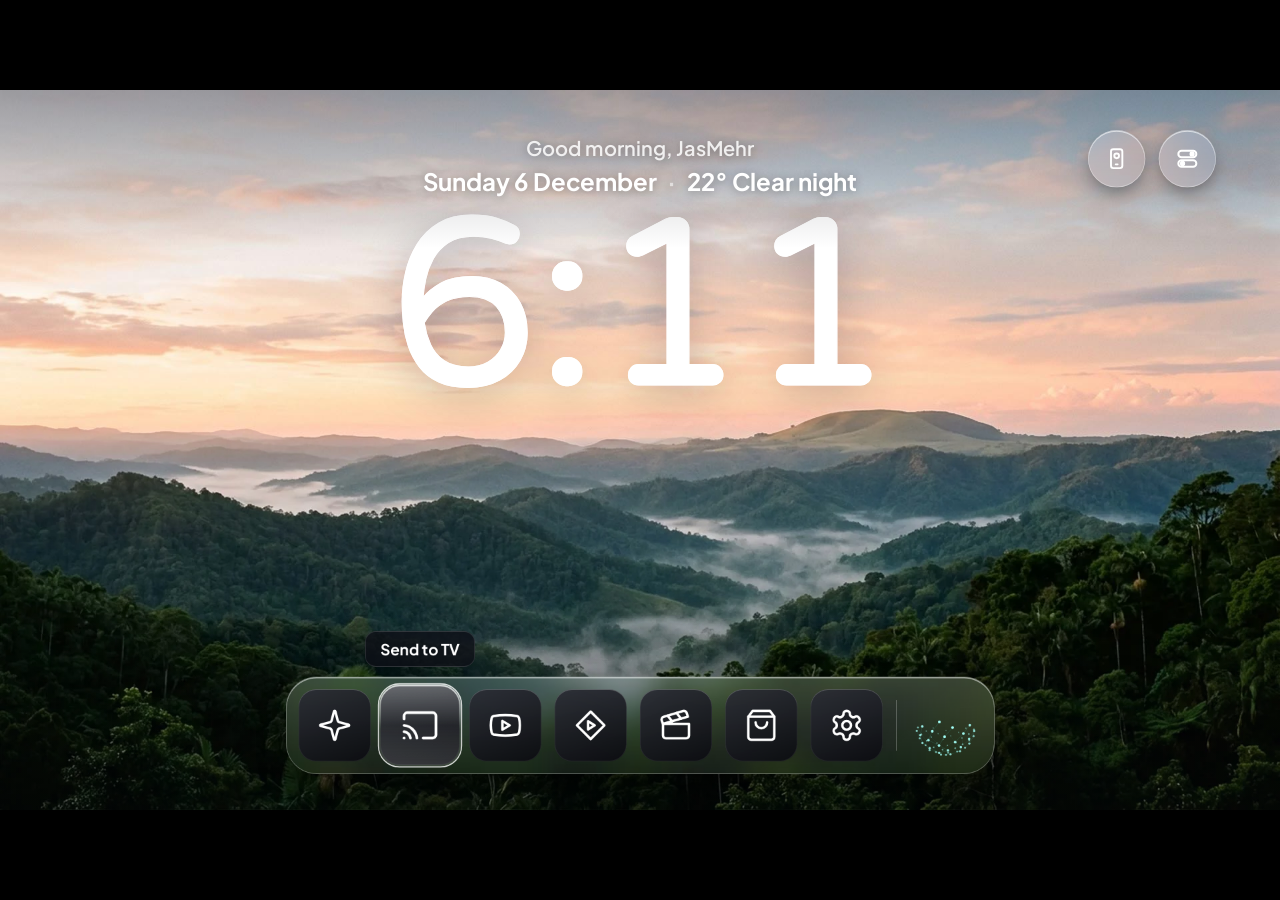
==== commit 97dd93ab: "Live link to the Ascend phone page (relay.js): pairing code, commands, TV state Glass Home signs in " ====
--- a/assets/ui/index.html
+++ b/assets/ui/index.html
@@ -58,7 +58,7 @@
   <div class="orbbig"><canvas id="bigOrb"></canvas></div>
   <div class="state" id="jState">LISTENING</div>
   <div class="words" id="jWords"></div>
-  <div class="link" id="jLink"><img class="qr" id="jQr" alt=""><div>Remote and Jarvis on your phone: scan, or open<br><b id="jUrl"></b> · PIN <b id="jPin"></b></div></div>
+  <div class="link" id="jLink"><img class="qr" id="jQr" alt=""><div id="jLinkText">Remote and Jarvis on your phone: scan, or open<br><b id="jUrl"></b> · PIN <b id="jPin"></b></div></div>
 </section>
 
 <!-- Command Center -->
@@ -105,6 +105,10 @@
 <script src="orb.js"></script>
 <script src="data.js"></script>
 <script src="brain.js"></script>
+<script src="vendor/firebase-app-compat.js"></script>
+<script src="vendor/firebase-auth-compat.js"></script>
+<script src="vendor/firebase-firestore-compat.js"></script>
+<script src="relay.js"></script>
 <script src="app.js"></script>
 </body>
 </html>
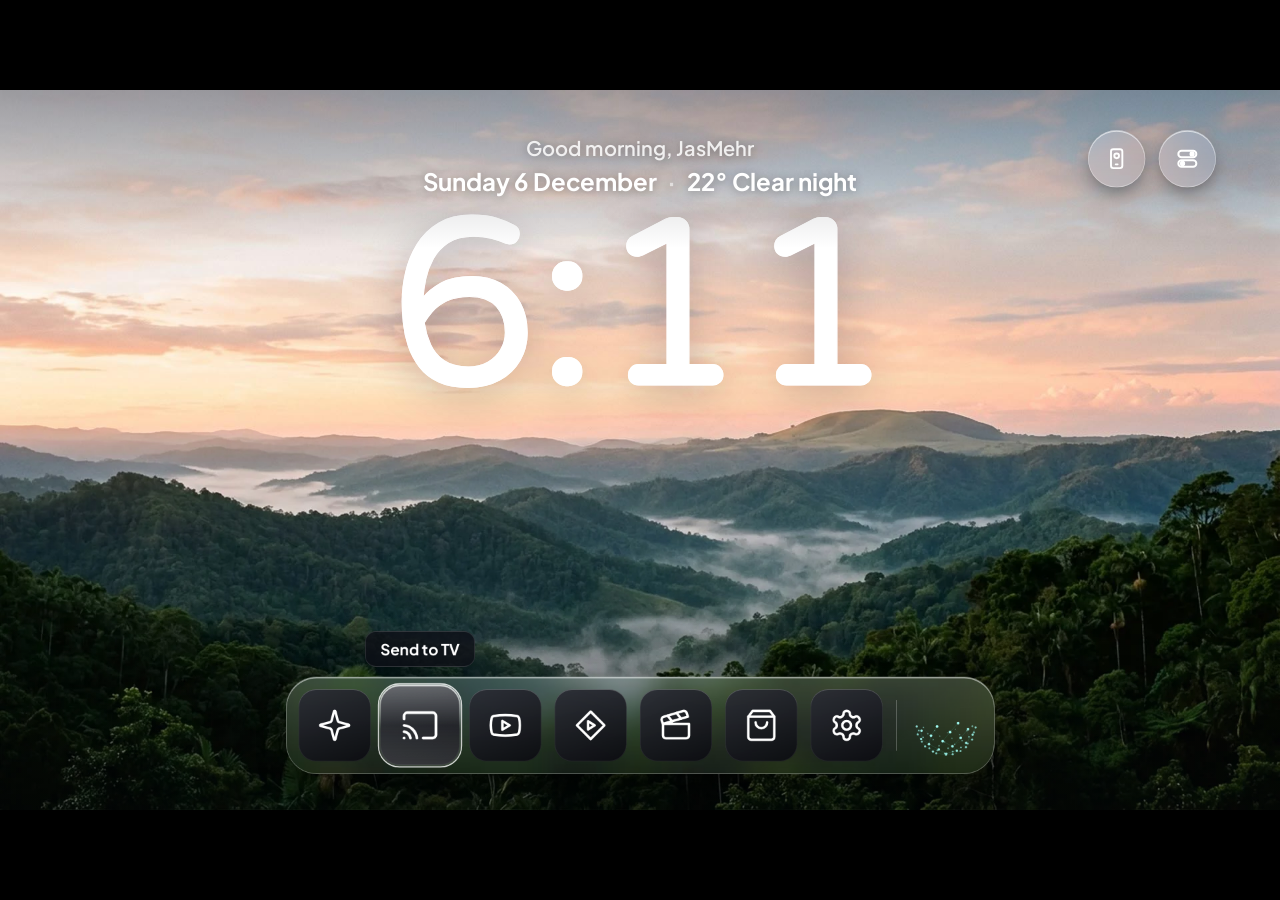
==== commit 66c2439b: "APK sender and uninstaller; liquid For You tabs and wheel turning; quicker screensaver PhoneService " ====
--- a/assets/ui/index.html
+++ b/assets/ui/index.html
@@ -77,7 +77,7 @@
   <div class="glow"></div>
   <div class="tint"></div>
   <div class="word rise">FOR YOU<i>.</i></div>
-  <div class="cats rise" id="fyCats"><b data-c="continue">CONTINUE</b><b data-c="anime">ANIME</b><b data-c="shows">SHOWS</b><b data-c="movies">MOVIES</b></div>
+  <div class="cats rise" id="fyCats"><i class="blob" id="fyBlob"></i><b data-c="continue">CONTINUE</b><b data-c="anime">ANIME</b><b data-c="shows">SHOWS</b><b data-c="movies">MOVIES</b></div>
   <div class="tools rise"><button class="want" id="fyWant"><i></i>TONIGHT I WANT…</button></div>
   <div class="wheel" id="fyWheel"><svg aria-hidden="true" width="140" height="560" viewBox="0 0 140 560"><path d="M10 0 A 470 470 0 0 1 10 560" fill="none" stroke="rgba(255,90,54,.7)" stroke-width="2.5"/></svg></div>
   <div class="hero rise" id="fyHero">
--- a/assets/ui/style.css
+++ b/assets/ui/style.css
@@ -46,7 +46,7 @@
 }
 @keyframes rise { from { opacity: 0; transform: translateY(20px); } to { opacity: 1; transform: none; } }
 @keyframes riseScale { from { opacity: 0; transform: translateY(24px) scale(.97); } to { opacity: 1; transform: none; } }
-.on .rise { animation: rise .5s var(--ease-out) backwards; }
+.on .rise { animation: rise .38s var(--ease-out) backwards; }
 
 /* Every canvas (the orbs, the For You backdrop) gets its own GPU layer, so redrawing one does not
    repaint what is around it (the dock orb was too small to get a layer on its own). */
@@ -130,13 +130,13 @@
   width: 120px; height: 120px; flex: none; position: relative; overflow: hidden; border-radius: 38px;
   background-image: linear-gradient(135deg, rgba(255,255,255,.14), rgba(255,255,255,.04)), var(--f1-frost);
   border: 1px solid rgba(255,255,255,.24); box-shadow: inset 0 1px 0 rgba(255,255,255,.4);
-  transition: width .45s var(--ease-spring), height .45s var(--ease-spring), border-radius .4s ease, box-shadow .3s ease;
+  transition: width .3s var(--ease-spring), height .3s var(--ease-spring), border-radius .28s ease, box-shadow .2s ease;
 }
 .chip.open { width: 500px; height: 210px; border-radius: 40px; box-shadow: inset 0 1px 0 rgba(255,255,255,.4), 0 0 0 3px rgba(255,255,255,.5), 0 22px 46px -12px rgba(0,0,0,.6); }
 .chip .mini { position: absolute; left: 0; bottom: 0; width: 120px; height: 120px; display: flex; flex-direction: column; align-items: center; justify-content: center; gap: 8px; transition: opacity .2s ease; }
 .chip .mini b { font-family: 'Outfit', sans-serif; font-weight: 400; font-size: 19px; }
 .chip .body { position: absolute; left: 28px; top: 24px; width: 430px; opacity: 0; filter: blur(10px); transform: translateY(14px);
-  transition: opacity .3s .1s ease, filter .3s .1s ease, transform .4s .08s var(--ease-out); }
+  transition: opacity .2s .06s ease, filter .2s .06s ease, transform .28s .04s var(--ease-out); }
 .chip.open .mini { opacity: 0; }
 .chip.open .body { opacity: 1; filter: none; transform: none; }
 .chip .row { display: flex; justify-content: space-between; gap: 16px; margin-top: 12px; font-weight: 700; font-size: 22px; white-space: nowrap; }
@@ -147,10 +147,10 @@
 .bar { height: 5px; border-radius: 3px; background: rgba(255,255,255,.2); margin-top: 18px; overflow: hidden; }
 .bar i { display: block; height: 5px; border-radius: 3px; background: #fff; }
 .jarvis-spot { position: absolute; right: 96px; bottom: 54px; width: 200px; height: 230px; }
-.jarvis-spot .orbbox { position: absolute; left: 0; top: 0; width: 200px; height: 200px; transition: transform .4s cubic-bezier(.3,1.3,.4,1); }
+.jarvis-spot .orbbox { position: absolute; left: 0; top: 0; width: 200px; height: 200px; transition: transform .26s cubic-bezier(.3,1.3,.4,1); }
 .jarvis-spot.focus .orbbox { transform: scale(1.14); }
 .jarvis-spot canvas { width: 200px; height: 200px; }
-.jarvis-spot .lbl { position: absolute; left: 0; right: 0; bottom: 0; text-align: center; font-family: 'JetBrains Mono', monospace; font-weight: 700; font-size: 14px; letter-spacing: .32em; color: var(--teal); transition: color .3s, text-shadow .3s; }
+.jarvis-spot .lbl { position: absolute; left: 0; right: 0; bottom: 0; text-align: center; font-family: 'JetBrains Mono', monospace; font-weight: 700; font-size: 14px; letter-spacing: .32em; color: var(--teal); transition: color .2s, text-shadow .2s; }
 .jarvis-spot.focus .lbl { color: #7dd3fc; text-shadow: 0 0 16px rgba(56,189,248,.9); }
 .hint { position: absolute; left: 0; right: 0; bottom: 20px; text-align: center; font-family: 'JetBrains Mono', monospace; font-weight: 700; font-size: 12px; letter-spacing: .26em; color: rgba(255,255,255,.42); }
 
@@ -159,7 +159,7 @@
 #expanded .veil { position: absolute; inset: 0; background: linear-gradient(rgba(2,4,10,.45), rgba(2,4,10,.45)), var(--f1-frost) 0 0 / 1920px 1080px no-repeat; }
 #expanded[data-over="settings"] .veil { background-image: linear-gradient(rgba(2,4,10,.6), rgba(2,4,10,.6)), var(--home-glass); }
 #expanded .panel { position: absolute; left: 50%; top: 50%; width: 760px; min-height: 420px; padding: 36px 40px; border-radius: 44px; transform: translate(-50%,-50%); }
-#expanded.on .panel { animation: grow .38s var(--ease-spring) backwards; }
+#expanded.on .panel { animation: grow .3s var(--ease-spring) backwards; }
 @keyframes grow { from { opacity: 0; transform: translate(-50%,-44%) scale(.86); } to { opacity: 1; transform: translate(-50%,-50%); } }
 #expanded .top { display: flex; justify-content: space-between; align-items: center; }
 #expanded .src { font-size: 15px; color: rgba(255,255,255,.55); }
@@ -233,8 +233,15 @@
 /* Anime / Shows / Movies, centred at the top */
 #foryou .cats { position: absolute; left: 0; right: 0; top: 50px; margin: 0 auto; width: max-content; display: flex; gap: 6px; padding: 6px; border-radius: 999px; background: rgba(255,255,255,.08); border: 1px solid rgba(255,255,255,.16); }
 #foryou .cats b { padding: 12px 30px; border-radius: 999px; font-family: 'Big Shoulders Display', sans-serif; font-weight: 800; font-size: 24px; letter-spacing: .14em; color: rgba(255,255,255,.6); transition: background .2s, color .2s, transform .3s var(--ease-spring); }
-#foryou .cats b.cur { background: rgba(255,255,255,.16); color: #fff; }
-#foryou .cats.focus b.cur { background: #fff; color: #06070d; text-shadow: none; transform: scale(1.06); }
+#foryou .cats { isolation: isolate; }
+#foryou .cats b { position: relative; z-index: 1; }
+#foryou .cats b.cur { color: #fff; }
+/* The liquid pill: its two edges move on different springs (the leading one first), so it stretches
+   toward the new tab and pulls in behind it, like the dock's drop. app.js sets left/right and timing. */
+#foryou .cats .blob { position: absolute; top: 6px; bottom: 6px; left: 6px; right: 6px; border-radius: 999px; background: rgba(255,255,255,.16); z-index: 0;
+  transition: background .25s, box-shadow .25s; will-change: left, right; }
+#foryou .cats.focus .blob { background: #fff; box-shadow: 0 6px 24px rgba(255,255,255,.25); }
+#foryou .cats.focus b.cur { color: #06070d; text-shadow: none; }
 #foryou .tools { position: absolute; right: 96px; top: 58px; display: flex; gap: 16px; align-items: center; }
 #foryou .want { display: flex; align-items: center; gap: 14px; padding: 12px 26px; border-radius: 999px; border: 2px solid rgba(255,90,54,.45); background: rgba(120,20,10,.3); font-family: 'Big Shoulders Display', sans-serif; font-weight: 800; font-size: 23px; letter-spacing: .16em; transition: transform .3s var(--ease-spring), background .2s; }
 #foryou .want i { width: 14px; height: 14px; border-radius: 50%; background: #ffd2c7; }
@@ -243,6 +250,10 @@
 #foryou .wheel svg { position: absolute; left: 0; top: 0; }
 #foryou .g { position: absolute; display: flex; align-items: center; gap: 16px; transform-origin: left center; transition: all .3s var(--ease-out); white-space: nowrap; }
 #foryou .g i { width: 20px; height: 2px; background: rgba(255,255,255,.28); transition: all .3s; }
+#foryou .wheel.turn-down .g { animation: gdown .38s var(--ease-out) backwards; }
+#foryou .wheel.turn-up .g { animation: gup .38s var(--ease-out) backwards; }
+@keyframes gdown { from { opacity: 0; translate: 0 60px; } to { opacity: 1; translate: 0 0; } }
+@keyframes gup { from { opacity: 0; translate: 0 -60px; } to { opacity: 1; translate: 0 0; } }
 #foryou .g b { font-family: 'Big Shoulders Display', sans-serif; font-weight: 800; font-style: italic; font-size: 44px; color: rgba(255,255,255,.32); transition: all .3s; }
 #foryou .g.cur i { width: 40px; height: 4px; background: var(--red); }
 #foryou .g.cur b { font-weight: 900; font-style: normal; font-size: 66px; color: var(--red); }
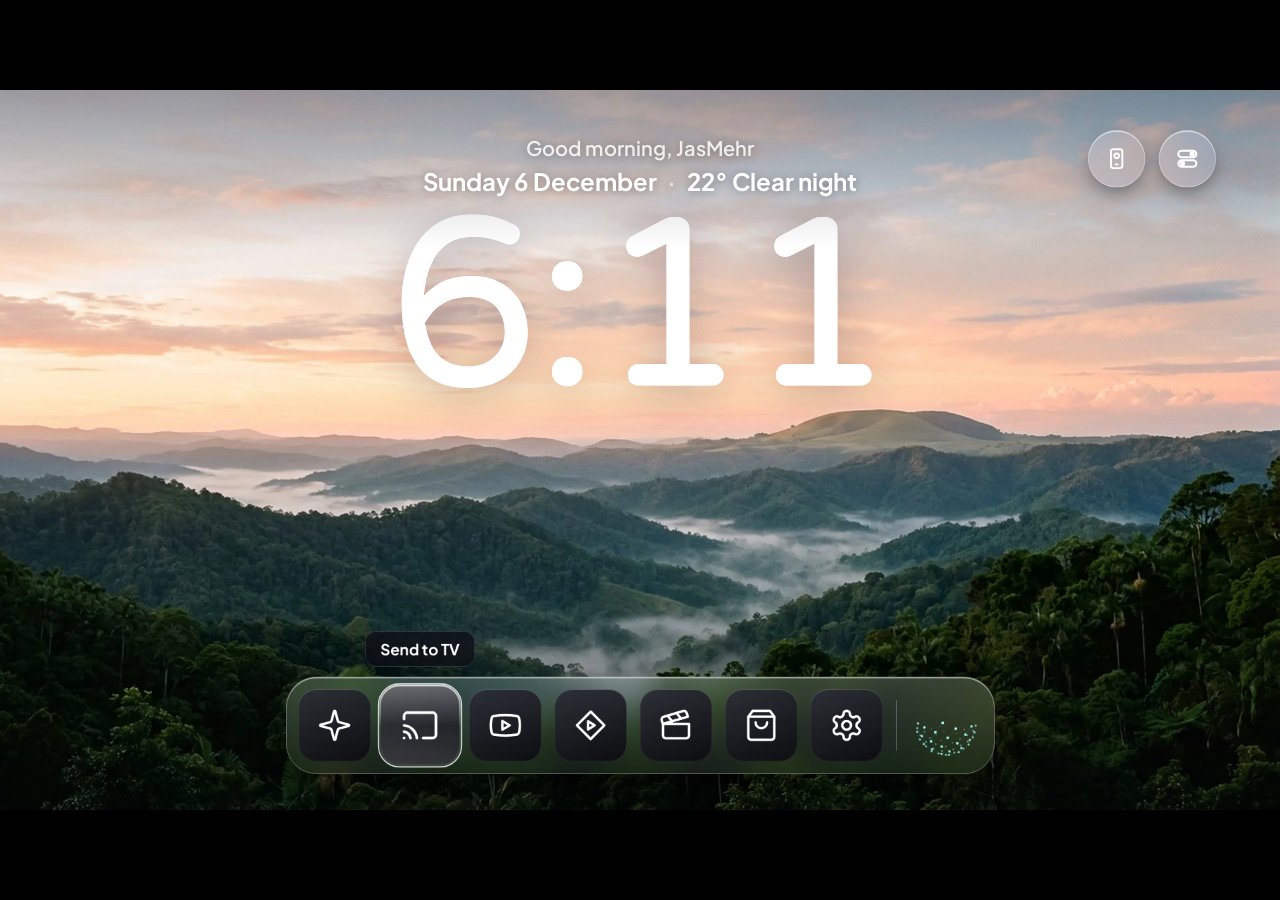
==== commit b601589a: "Installed pop-up on the TV, and a pop-up that works on every screen When Android finishes an install" ====
--- a/assets/ui/index.html
+++ b/assets/ui/index.html
@@ -101,6 +101,7 @@
 </section>
 
 </div>
+<div class="gtoast" id="gToast"></div>
 <script src="mock.js"></script>
 <script src="orb.js"></script>
 <script src="data.js"></script>
--- a/assets/ui/style.css
+++ b/assets/ui/style.css
@@ -292,3 +292,9 @@
 #settings .opt.focus { background: rgba(255,255,255,.16); border-color: rgba(255,255,255,.4); transform: scale(1.015); }
 #settings .opt img { width: 110px; height: 62px; border-radius: 12px; object-fit: cover; }
 #settings .foot { position: absolute; left: 760px; bottom: 44px; padding: 14px 28px; border-radius: 999px; border: 1px solid rgba(255,255,255,.16); font-size: 20px; color: rgba(255,255,255,.7); }
+
+/* Pop-up for any screen (installs, errors): a glass pill at the top, over the stage. */
+.gtoast { position: fixed; left: 50%; top: 4%; transform: translate(-50%, -20px); padding: 12px 26px; border-radius: 999px; z-index: 50;
+  background: rgba(16,18,26,.88); border: 1px solid rgba(255,255,255,.2); color: #fff; font: 600 20px 'Plus Jakarta Sans', system-ui, sans-serif;
+  opacity: 0; transition: opacity .2s, transform .25s var(--ease-spring); pointer-events: none; white-space: nowrap; }
+.gtoast.show { opacity: 1; transform: translate(-50%, 0); }
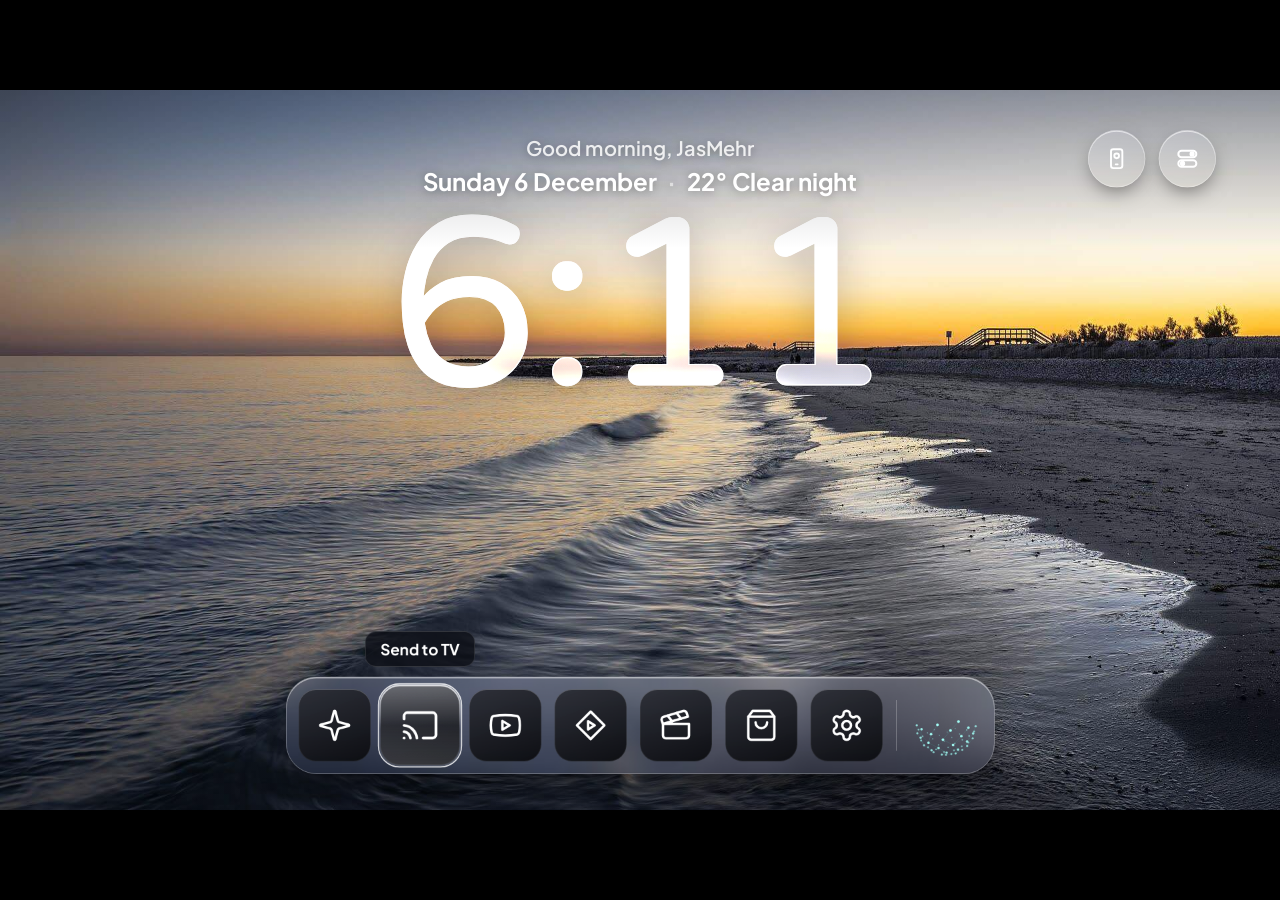
==== commit 01294265: "Home: six more scenes, rotating every 30 minutes; AniList tab; Prime hidden - Water, Albury Storm, A" ====
--- a/assets/ui/index.html
+++ b/assets/ui/index.html
@@ -77,7 +77,7 @@
   <div class="glow"></div>
   <div class="tint"></div>
   <div class="word rise">FOR YOU<i>.</i></div>
-  <div class="cats rise" id="fyCats"><i class="blob" id="fyBlob"></i><b data-c="continue">CONTINUE</b><b data-c="anime">ANIME</b><b data-c="shows">SHOWS</b><b data-c="movies">MOVIES</b></div>
+  <div class="cats rise" id="fyCats"><i class="blob" id="fyBlob"></i><b data-c="continue">CONTINUE</b><b data-c="anilist">ANILIST</b><b data-c="anime">ANIME</b><b data-c="shows">SHOWS</b><b data-c="movies">MOVIES</b></div>
   <div class="tools rise"><button class="want" id="fyWant"><i></i>TONIGHT I WANT…</button></div>
   <div class="wheel" id="fyWheel"><svg aria-hidden="true" width="140" height="560" viewBox="0 0 140 560"><path d="M10 0 A 470 470 0 0 1 10 560" fill="none" stroke="rgba(255,90,54,.7)" stroke-width="2.5"/></svg></div>
   <div class="hero rise" id="fyHero">
